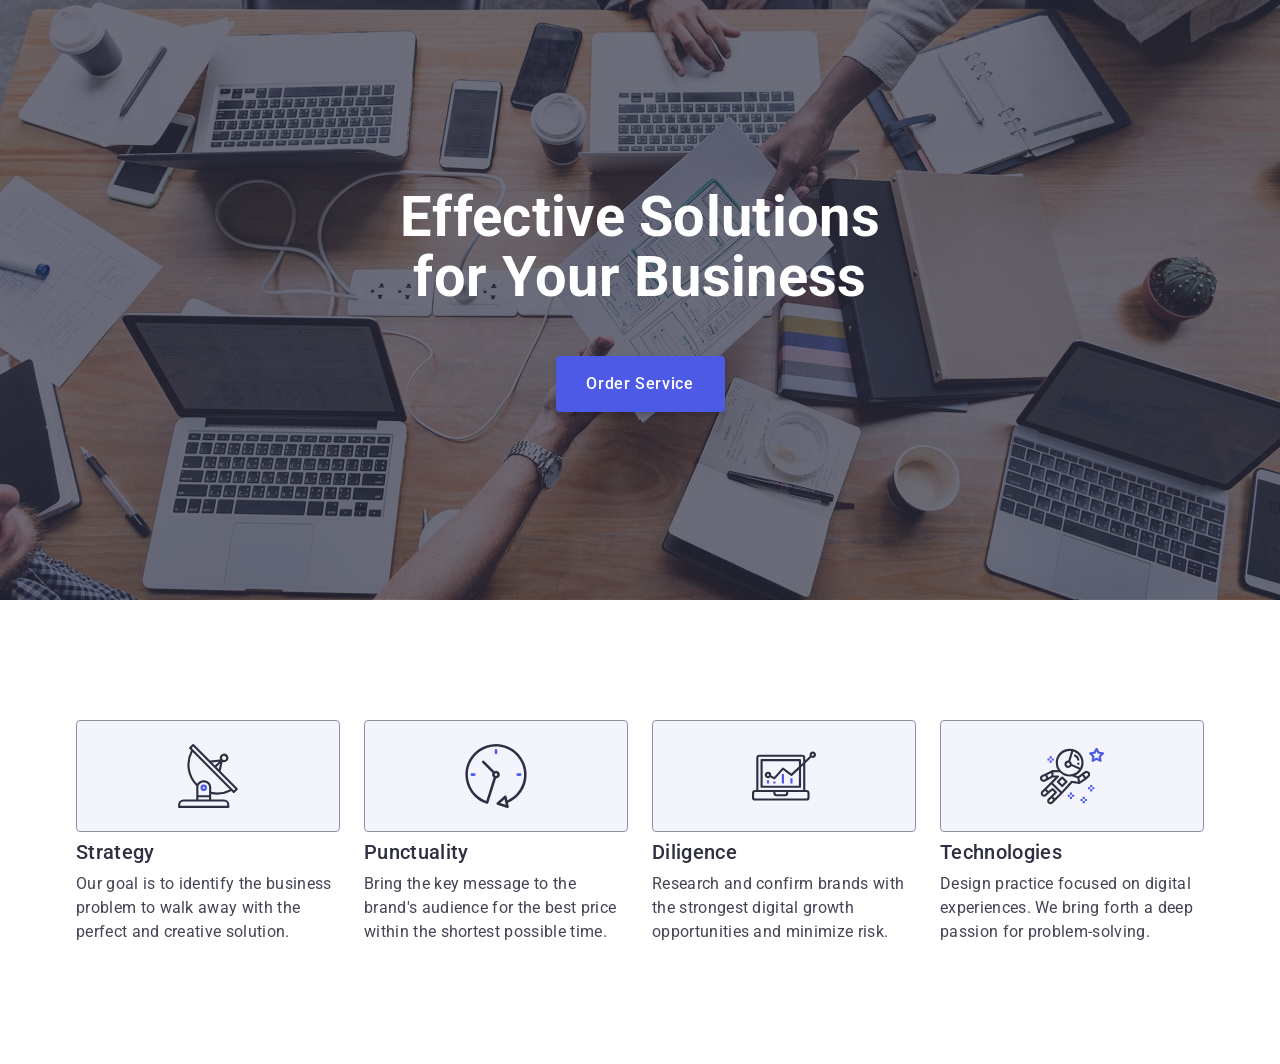
==== index.html @ 833924d7 "fix(images): update srcset attributes for image tag (resolution 2x)" ====
<!doctype html>
<html lang="en">
  <head>
    <meta charset="UTF-8" />
    <meta name="viewport" content="width=device-width, initial-scale=1.0" />
    <meta name="description" content="Here is second HomeWork" />
    <title>goit-markdown-hm-04</title>
    <link rel="preconnect" href="https://fonts.googleapis.com" />
    <link rel="preconnect" href="https://fonts.gstatic.com" crossorigin />
    <link
      href="https://fonts.googleapis.com/css2?family=Raleway:ital,wght@0,100..900;1,100..900&family=Roboto:ital,wght@0,100..900;1,100..900&display=swap"
      rel="stylesheet"
    />
    <link
      rel="stylesheet"
      href="https://cdnjs.cloudflare.com/ajax/libs/modern-normalize/3.0.1/modern-normalize.min.css"
      integrity="sha512-q6WgHqiHlKyOqslT/lgBgodhd03Wp4BEqKeW6nNtlOY4quzyG3VoQKFrieaCeSnuVseNKRGpGeDU3qPmabCANg=="
      crossorigin="anonymous"
      referrerpolicy="no-referrer"
    />
    <link rel="stylesheet" href="./css/styles.css" />
  </head>
  <body>
    <!-- HEADER -->
    <!-- <header class="page-header">
      <div class="container header-container">
        <nav class="nav-menu">
          <a href="./index.html" class="header-logo"
            >Web<span class="header-logo-part">Studio</span></a
          >
          <ul class="nav-menu-list">
            <li class="nav-menu-item">
              <a href="./index.html" class="nav-menu-link current">Studio</a>
            </li>
            <li class="nav-menu-item">
              <a href="" class="nav-menu-link">Portfolio</a>
            </li>
            <li class="nav-menu-item">
              <a href="" class="nav-menu-link">Contacts</a>
            </li>
          </ul>
        </nav>

        <button class="burger-btn" type="submit">
          <svg class="burger-btn-icon" width="24" height="24">
            <use href="./images/icons.svg#burger"></use>
          </svg>
        </button>

        <address class="contacts">
          <ul class="contact-list">
            <li class="conact-item">
              <a href="mailto:info@devstudio.com" class="contact-link"
                >info@devstudio.com</a
              >
            </li>
            <li class="conact-item">
              <a href="tel:+110001111111" class="contact-link"
                >+11 (000) 111-11-11</a
              >
            </li>
          </ul>
        </address>
      </div>
    </header> -->

    <main>
      <!-- HERO SECTION -->
      <section class="hero">
        <div class="container">
          <h1 class="hero-title">Effective Solutions for Your Business</h1>
          <button class="hero-button" type="button">Order Service</button>
        </div>
      </section>

      <!-- ADVANTAGES -->
       <section class="section advantages">
        <div class="container">
          <h2 class="advantages-title visually-hidden">Our Advantages</h2>
          <ul class="advantages-list">
            <li class="advantages-item">
              <div class="advantages-wrapper">
                <svg class="advantages-icons" width="64" height="64">
                  <use href="./images/icons.svg#antenna"></use>
                </svg>
              </div>
              <h3 class="advantages-subtitle">Strategy</h3>
              <p class="advantages-text">
                Our goal is to identify the business problem to walk away with
                the perfect and creative solution.
              </p>
            </li>
            <li class="advantages-item">
              <div class="advantages-wrapper">
                <svg class="advantages-icons" width="64" height="64">
                  <use href="./images/icons.svg#clock"></use>
                </svg>
              </div>
              <h3 class="advantages-subtitle">Punctuality</h3>
              <p class="advantages-text">
                Bring the key message to the brand's audience for the best price
                within the shortest possible time.
              </p>
            </li>
            <li class="advantages-item">
              <div class="advantages-wrapper">
                <svg class="advantages-icons" width="64" height="64">
                  <use href="./images/icons.svg#diagram"></use>
                </svg>
              </div>
              <h3 class="advantages-subtitle">Diligence</h3>
              <p class="advantages-text">
                Research and confirm brands with the strongest digital growth
                opportunities and minimize risk.
              </p>
            </li>
            <li class="advantages-item">
              <div class="advantages-wrapper">
                <svg class="advantages-icons" width="64" height="64">
                  <use href="./images/icons.svg#astronaut"></use>
                </svg>
              </div>
              <h3 class="advantages-subtitle">Technologies</h3>
              <p class="advantages-text">
                Design practice focused on digital experiences. We bring forth a
                deep passion for problem-solving.
              </p>
            </li>
          </ul>
        </div>
      </section

      <!-- OUR TEAM -->
      <!-- <section class="section our-team">
        <div class="container team-container">
          <h2 class="section-title">Our Team</h2>
          <ul class="team-list">
            <li class="team-card">
              <picture>
                <source
                  srcset="
                    ./images/team/desk/team-desktop.jpg    1x,
                    ./images/team/desk/team-desktop@2x.jpg 2x
                  "
                  media="(min-width: 1158px)"
                />
                <source
                  srcset="
                    ./images/team/tablet/team-tablet.jpg    1x,
                    ./images/team/tablet/team-tablet@2x.jpg 2x
                  "
                  media="(min-width: 768px)"
                />
                <img
                  srcset="./images/team/mob/team-mob@2x.jpg 2x"
                  src="./images/team/mob/team-mob.jpg"
                  alt="Mark Guerrero"
                  class="team-img"
                  width="264"
                  height="260"
                />
              </picture>
              <div class="team-thumb">
                <h3 class="team-subtitle">Mark Guerrero</h3>
                <p class="team-text">Product Designer</p>
                <ul class="team-social-wrapper-link">
                  <li class="team-item">
                    <a href="#" class="team-social-link"
                      ><svg class="team-svg" width="16" height="16">
                        <use href="./images/icons.svg#instagram"></use>
                      </svg>
                    </a>
                  </li>
                  <li class="team-item">
                    <a href="#" class="team-social-link"
                      ><svg class="team-svg" width="16" height="16">
                        <use href="./images/icons.svg#twitter"></use>
                      </svg>
                    </a>
                  </li>
                  <li class="team-item">
                    <a href="#" class="team-social-link"
                      ><svg class="team-svg" width="16" height="16">
                        <use href="./images/icons.svg#facebook"></use>
                      </svg>
                    </a>
                  </li>
                  <li class="team-item">
                    <a href="#" class="team-social-link">
                      <svg class="team-svg" width="16" height="16">
                        <use href="./images/icons.svg#linkedin"></use>
                      </svg>
                    </a>
                  </li>
                </ul>
              </div>
            </li>
            <li class="team-card">
              <picture>
                <source
                  srcset="
                    ./images/team/desk/team-desktop-1.jpg    1x,
                    ./images/team/desk/team-desktop-1@2x.jpg 2x
                  "
                  media="(min-width: 1158px)"
                />
                <source
                  srcset="
                    ./images/team/tablet/team-tablet-1.jpg    1x,
                    ./images/team/tablet/team-tablet-1@2x.jpg 2x
                  "
                  media="(min-width: 768px)"
                />
                <img
                  srcset="./images/team/mob/team-mob-1@2x.jpg 2x"
                  src="./images/team/mob/team-mob-1.jpg"
                  alt="Tom Ford"
                  class="team-img"
                  width="264"
                  height="260"
                />
              </picture>
              <div class="team-thumb">
                <h3 class="team-subtitle">Tom Ford</h3>
                <p class="team-text">Frontend Developer</p>
                <ul class="team-social-wrapper-link">
                  <li class="team-svg">
                    <a href="#" class="team-social-link"
                      ><svg width="16" height="16">
                        <use href="./images/icons.svg#instagram"></use>
                      </svg>
                    </a>
                  </li>
                  <li class="team-svg">
                    <a href="#" class="team-social-link"
                      ><svg width="16" height="16">
                        <use href="./images/icons.svg#twitter"></use>
                      </svg>
                    </a>
                  </li>
                  <li class="team-svg">
                    <a href="#" class="team-social-link"
                      ><svg width="16" height="16">
                        <use href="./images/icons.svg#facebook"></use>
                      </svg>
                    </a>
                  </li>
                  <li class="team-svg">
                    <a href="#" class="team-social-link">
                      <svg width="16" height="16">
                        <use href="./images/icons.svg#linkedin"></use>
                      </svg>
                    </a>
                  </li>
                </ul>
              </div>
            </li>
            <li class="team-card">
              <picture>
                <source
                  srcset="
                    ./images/team/desk/team-desktop-2.jpg    1x,
                    ./images/team/desk/team-desktop-2@2x.jpg 2x
                  "
                  media="(min-width: 1158px)"
                />
                <source
                  srcset="
                    ./images/team/tablet/team-tablet-2.jpg    1x,
                    ./images/team/tablet/team-tablet-2@2x.jpg 2x
                  "
                  media="(min-width: 768px)"
                />
                <img
                  srcset="./images/team/mob/team-mob-2@2x.jpg 2x"
                  src="./images/team/mob/team-mob-2.jpg"
                  alt="Camila Garcia"
                  class="team-img"
                  width="264"
                  height="260"
                />
              </picture>
              <div class="team-thumb">
                <h3 class="team-subtitle">Camila Garcia</h3>
                <p class="team-text">Marketing</p>
                <ul class="team-social-wrapper-link">
                  <li class="team-svg">
                    <a href="#" class="team-social-link"
                      ><svg width="16" height="16">
                        <use href="./images/icons.svg#instagram"></use>
                      </svg>
                    </a>
                  </li>
                  <li class="team-svg">
                    <a href="#" class="team-social-link"
                      ><svg width="16" height="16">
                        <use href="./images/icons.svg#twitter"></use>
                      </svg>
                    </a>
                  </li>
                  <li class="team-svg">
                    <a href="#" class="team-social-link"
                      ><svg width="16" height="16">
                        <use href="./images/icons.svg#facebook"></use>
                      </svg>
                    </a>
                  </li>
                  <li class="team-svg">
                    <a href="#" class="team-social-link">
                      <svg width="16" height="16">
                        <use href="./images/icons.svg#linkedin"></use>
                      </svg>
                    </a>
                  </li>
                </ul>
              </div>
            </li>
            <li class="team-card">
              <picture>
                <source
                  srcset="
                    ./images/team/desk/team-desktop-3.jpg    1x,
                    ./images/team/desk/team-desktop-3@2x.jpg 2x
                  "
                  media="(min-width: 1158px)"
                />
                <source
                  srcset="
                    ./images/team/tablet/team-tablet-3.jpg    1x,
                    ./images/team/tablet/team-tablet-3@2x.jpg 2x
                  "
                  media="(min-width: 768px)"
                />
                <img
                  srcset="./images/team/mob/team-mob-3@2x.jpg 2x"
                  src="./images/team/mob/team-mob-3.jpg"
                  alt="Daniel Wilson"
                  class="team-img"
                  width="264"
                  height="260"
                />
              </picture>
              <div class="team-thumb">
                <h3 class="team-subtitle">Daniel Wilson</h3>
                <p class="team-text">UI Designer</p>
                <ul class="team-social-wrapper-link">
                  <li class="team-svg">
                    <a href="#" class="team-social-link"
                      ><svg width="16" height="16">
                        <use href="./images/icons.svg#instagram"></use>
                      </svg>
                    </a>
                  </li>
                  <li class="team-svg">
                    <a href="#" class="team-social-link"
                      ><svg width="16" height="16">
                        <use href="./images/icons.svg#twitter"></use>
                      </svg>
                    </a>
                  </li>
                  <li class="team-svg">
                    <a href="#" class="team-social-link"
                      ><svg width="16" height="16">
                        <use href="./images/icons.svg#facebook"></use>
                      </svg>
                    </a>
                  </li>
                  <li class="team-svg">
                    <a href="#" class="team-social-link">
                      <svg width="16" height="16">
                        <use href="./images/icons.svg#linkedin"></use>
                      </svg>
                    </a>
                  </li>
                </ul>
              </div>
            </li>
          </ul>
        </div>
      </section> -->

      <!-- PORTFOILO -->
      <!-- <section class="section portfolio">
        <div class="container">
          <h2 class="section-title">Our Portfolio</h2>
          <ul class="portfolio">
            <li class="portfolio-item">
              <div class="portfolio-wrap">
                <picture>
                  <source
                    srcset="
                      ./images/portfolio/desk/portfolio-desk-1.jpg    1x,
                      ./images/portfolio/desk/portfolio-desk-1@2x.jpg 2x
                    "
                    media="(min-width:1158px)"
                  />
                  <source
                    srcset="
                      ./images/portfolio/tablet/portfolio-tablet-1.jpg    1x,
                      ./images/portfolio/tablet/portfolio-tablet-1@2x.jpg 2x
                    "
                    media="(min-width:768px)"
                  />
                  <img
                    srcset="./images/portfolio/mob/portfolio-mob-1@2x.jpg 2x"
                    src="./images/portfolio/mob/portfolio-mob-1.jpg"
                    alt="Banking App"
                    class="portfolio-img"
                    width="360"
                    height="300"
                  />
                </picture>
                <p class="overlay-text">
                  14 Stylish and User-Friendly App Design Concepts · Task
                  Manager App · Calorie Tracker App · Exotic Fruit Ecommerce App
                  · Cloud Storage App
                </p>
              </div>

              <div class="portfolio-thumb">
                <h3 class="portfolio-subtitle">Banking App</h3>
                <p class="portfolio-text">App</p>
              </div>
            </li>
            <li class="portfolio-item">
              <div class="portfolio-wrap">
                <picture>
                  <source
                    srcset="
                      ./images/portfolio/desk/portfolio-desk-2.jpg    1x,
                      ./images/portfolio/desk/portfolio-desk-2@2x.jpg 2x
                    "
                    media="(min-width:1158px)"
                  />
                  <source
                    srcset="
                      ./images/portfolio/tablet/portfolio-tablet-2.jpg    1x,
                      ./images/portfolio/tablet/portfolio-tablet-2@2x.jpg 2x
                    "
                    media="(min-width:768px)"
                  />
                  <img
                    srcset="./images/portfolio/mob/portfolio-mob-2@2x.jpg 2x"
                    src="./images/portfolio/mob/portfolio-mob-2.jpg"
                    alt="Cashless Payment"
                    class="portfolio-img"
                    width="360"
                    height="300"
                  />
                </picture>
                <p class="overlay-text">
                  14 Stylish and User-Friendly App Design Concepts · Task
                  Manager App · Calorie Tracker App · Exotic Fruit Ecommerce App
                  · Cloud Storage App
                </p>
              </div>
              <div class="portfolio-thumb">
                <h3 class="portfolio-subtitle">Cashless Payment</h3>
                <p class="portfolio-text">Marketing</p>
              </div>
            </li>
            <li class="portfolio-item">
              <div class="portfolio-wrap">
                <picture>
                  <source
                    srcset="
                      ./images/portfolio/desk/portfolio-desk-3.jpg    1x,
                      ./images/portfolio/desk/portfolio-desk-3@2x.jpg 2x
                    "
                    media="(min-width:1158px)"
                  />
                  <source
                    srcset="
                      ./images/portfolio/tablet/portfolio-tablet-3.jpg    1x,
                      ./images/portfolio/tablet/portfolio-tablet-3@2x.jpg 2x
                    "
                    media="(min-width:768px)"
                  />
                  <img
                    srcset="./images/portfolio/mob/portfolio-mob-3@2x.jpg 2x"
                    src="./images/portfolio/mob/portfolio-mob-3.jpg"
                    alt="Meditation App"
                    class="portfolio-img"
                    width="360"
                    height="300"
                  />
                </picture>
                <p class="overlay-text">
                  14 Stylish and User-Friendly App Design Concepts · Task
                  Manager App · Calorie Tracker App · Exotic Fruit Ecommerce App
                  · Cloud Storage App
                </p>
              </div>
              <div class="portfolio-thumb">
                <h3 class="portfolio-subtitle">Meditation App</h3>
                <p class="portfolio-text">App</p>
              </div>
            </li>
            <li class="portfolio-item">
              <div class="portfolio-wrap">
                <picture>
                  <source
                    srcset="
                      ./images/portfolio/desk/portfolio-desk-4.jpg    1x,
                      ./images/portfolio/desk/portfolio-desk-4@2x.jpg 2x
                    "
                    media="(min-width:1158px)"
                  />
                  <source
                    srcset="
                      ./images/portfolio/tablet/portfolio-tablet-4.jpg    1x,
                      ./images/portfolio/tablet/portfolio-tablet-4@2x.jpg 2x
                    "
                    media="(min-width:768px)"
                  />
                  <img
                    srcset="./images/portfolio/mob/portfolio-mob-4@2x.jpg 2x"
                    src="./images/portfolio/mob/portfolio-mob-4.jpg"
                    alt="Taxi Service"
                    class="portfolio-img"
                    width="360"
                    height="300"
                  />
                </picture>
                <p class="overlay-text">
                  14 Stylish and User-Friendly App Design Concepts · Task
                  Manager App · Calorie Tracker App · Exotic Fruit Ecommerce App
                  · Cloud Storage App
                </p>
              </div>
              <div class="portfolio-thumb">
                <h3 class="portfolio-subtitle">Taxi Service</h3>
                <p class="portfolio-text">Marketing</p>
              </div>
            </li>
            <li class="portfolio-item">
              <div class="portfolio-wrap">
                <picture>
                  <source
                    srcset="
                      ./images/portfolio/desk/portfolio-desk-5.jpg    1x,
                      ./images/portfolio/desk/portfolio-desk-5@2x.jpg 2x
                    "
                    media="(min-width:1158px)"
                  />
                  <source
                    srcset="
                      ./images/portfolio/tablet/portfolio-tablet-5.jpg    1x,
                      ./images/portfolio/tablet/portfolio-tablet-5@2x.jpg 2x
                    "
                    media="(min-width:768px)"
                  />
                  <img
                    srcset="./images/portfolio/mob/portfolio-mob-5@2x.jpg 2x"
                    src="./images/portfolio/mob/portfolio-mob-5.jpg"
                    alt="Screen Illustrations"
                    class="portfolio-img"
                    width="360"
                    height="300"
                  />
                </picture>
                <p class="overlay-text">
                  14 Stylish and User-Friendly App Design Concepts · Task
                  Manager App · Calorie Tracker App · Exotic Fruit Ecommerce App
                  · Cloud Storage App
                </p>
              </div>
              <div class="portfolio-thumb">
                <h3 class="portfolio-subtitle">Screen Illustrations</h3>
                <p class="portfolio-text">Design</p>
              </div>
            </li>
            <li class="portfolio-item">
              <div class="portfolio-wrap">
                <picture>
                  <source
                    srcset="
                      ./images/portfolio/desk/portfolio-desk-6.jpg    1x,
                      ./images/portfolio/desk/portfolio-desk-6@2x.jpg 2x
                    "
                    media="(min-width:1158px)"
                  />
                  <source
                    srcset="
                      ./images/portfolio/tablet/portfolio-tablet-6.jpg    1x,
                      ./images/portfolio/tablet/portfolio-tablet-6@2x.jpg 2x
                    "
                    media="(min-width:768px)"
                  />
                  <img
                    srcset="./images/portfolio/mob/portfolio-mob-6@2x.jpg 2x"
                    src="./images/portfolio/mob/portfolio-mob-6.jpg"
                    alt="Online Courses"
                    class="portfolio-img"
                    width="360"
                    height="300"
                  />
                </picture>
                <p class="overlay-text">
                  14 Stylish and User-Friendly App Design Concepts · Task
                  Manager App · Calorie Tracker App · Exotic Fruit Ecommerce App
                  · Cloud Storage App
                </p>
              </div>
              <div class="portfolio-thumb">
                <h3 class="portfolio-subtitle">Online Courses</h3>
                <p class="portfolio-text">Marketing</p>
              </div>
            </li>
          </ul>
        </div>
      </section> -->
    </main>

    <!-- <footer class="section footer-section">
      <div class="container footer-wrapper">
        <div class="footer-content">
          <a href="../../index.html" class="footer-logo"
            >Web<span class="span-logo-footer">Studio</span></a
          >
          <p class="footer-text">
            Increase the flow of customers and sales for your business with
            digital marketing & growth solutions.
          </p>
        </div>
        <div class="media-wrapper">
          <p class="footer-media-text">Social media</p>
          <ul class="footer-media-list">
            <li class="footer-media-items">
              <a href="#" class="footer-media-link"
                ><svg class="footer-svg" width="24" height="24">
                  <use href="./images/icons.svg#instagram"></use></svg
              ></a>
            </li>
            <li class="footer-media-items">
              <a href="#" class="footer-media-link"
                ><svg class="footer-svg" width="24" height="24">
                  <use href="./images/icons.svg#twitter"></use></svg
              ></a>
            </li>
            <li class="footer-media-items">
              <a href="#" class="footer-media-link"
                ><svg class="footer-svg" width="24" height="24">
                  <use href="./images/icons.svg#facebook"></use>
                </svg>
              </a>
            </li>
            <li class="footer-media-items">
              <a href="#" class="footer-media-link"
                ><svg class="footer-svg" width="24" height="24">
                  <use href="./images/icons.svg#linkedin"></use>
                </svg>
              </a>
            </li>
          </ul>
        </div>
        <div class="footer-forma-wrapper">
          <p class="footer-form-text">Subscribe</p>

          <form class="footer-form">
            <label class="footer-input-label" for="email">
              <input
                class="input-mail"
                id="email"
                type="email"
                name="user-email"
                placeholder="E-mail"
              />
            </label>
            <button class="button-form" type="submit">
              Subscribe
              <svg class="footer-form-svg" width="24" height="24">
                <use href="./images/svg/form-icons.svg#telegram"></use>
              </svg>
            </button>
          </form>
        </div>
      </div>
    </footer> -->

    <!-- MODAL -->
    <!-- <div class="modal-overlay">
      <div class="box-modal">
        <button class="modal-close-btn" type="button">
          <svg class="modal-cross-svg" width="8" height="8">
            <use href="./images/icons.svg#cross"></use>
          </svg>
        </button>
        <p class="modal-title">Leave your contacts and we will call you back</p>
        <form class="form-review">
          <div class="form-field-wrapper">
            
            <label class="form-field-label" for="user-name">Name</label>
            <div class="form-input-wrapper">
              <input
                class="form-field-input"
                type="text"
                name="user-name"
                id="user-name"
                placeholder=""
                minlength="2"
                required
              />
              <svg class="form-field-icon" width="18" height="24">
                <use href="./images/icons.svg#person"></use>
              </svg>
            </div>
          </div>
          <div class="form-field-wrapper">
            
            <label class="form-field-label" for="phone">Phone</label>
            <div class="form-input-wrapper">
              <input
                class="form-field-input"
                id="phone"
                type="tel"
                name="user_phone"
                pattern="[0-9]{3}[0-9]{3}[0-9]{2}[0-9]{2}"
                title="000-000-00-00"
                placeholder=""
                required
              />
              <svg class="form-field-icon" width="18" height="24">
                <use href="./images/icons.svg#tel"></use>
              </svg>
            </div>
          </div>
          <div class="form-field-wrapper">
            
            <label class="form-field-label" for="user_email">Email</label>
            <div class="form-input-wrapper">
              <input
                class="form-field-input"
                type="email"
                name="user_email"
                id="user_email"
                placeholder=""
                required
              />
              <svg class="form-field-icon" width="18" height="24">
                <use href="./images/icons.svg#mail"></use>
              </svg>
            </div>
          </div>
          <div class="form-textarea-wrapper">
            
            <label class="form-field-label" for="user-comment">Comment</label>
            <textarea
              class="form-textarea-message"
              name="user-comment"
              id="user-comment"
              placeholder="Text input"
              required
            ></textarea>
          </div>
          <div class="form-checkbox-wrapper">
            
            <input
              class="form-policy-checkbox visually-hidden"
              id="user-privacy"
              name="user-privacy"
              type="checkbox"
              value="true"
              required
            />
            <label class="form-field-checkbox-label" for="user-privacy">
              <span class="form-custom-checkbox">
                <svg class="form-custom-checkbox-icon" width="10" height="8">
                  <use href="./images/icons.svg#check"></use>
                </svg>
              </span>
              I accept the terms and conditions of the
              <a class="form-link-policy" href="#">Privacy Policy</a>
            </label>
          </div>
          <button class="form-submit-btn" type="submit">Send</button>
        </form>
      </div>
    </div> -->

    <!-- MOBILE MENU -->
    <!-- <div class="mobile-menu is-open">
      <div class="container mobile-menu-container">
        <button class="mobile-close-btn" type="button">
          <svg class="mobile-cross-svg" width="8" height="8">
            <use href="./images/icons.svg#cross"></use>
          </svg>
        </button>
      </div>
    </div> -->
  </body>
</html>
---- css/styles.css ----
@import url("./base.css");
@import url("./container.css");
@import url("./section.css");

@import url("./logo.css");
@import url("./social.css");

@import url("./header.css");
@import url("./hero.css");
@import url("./advantages.css");
@import url("./our-team.css");
@import url("./portfolio.css");
@import url("./footer.css");

@import url("./modal-form.css");
@import url("./modal.css");
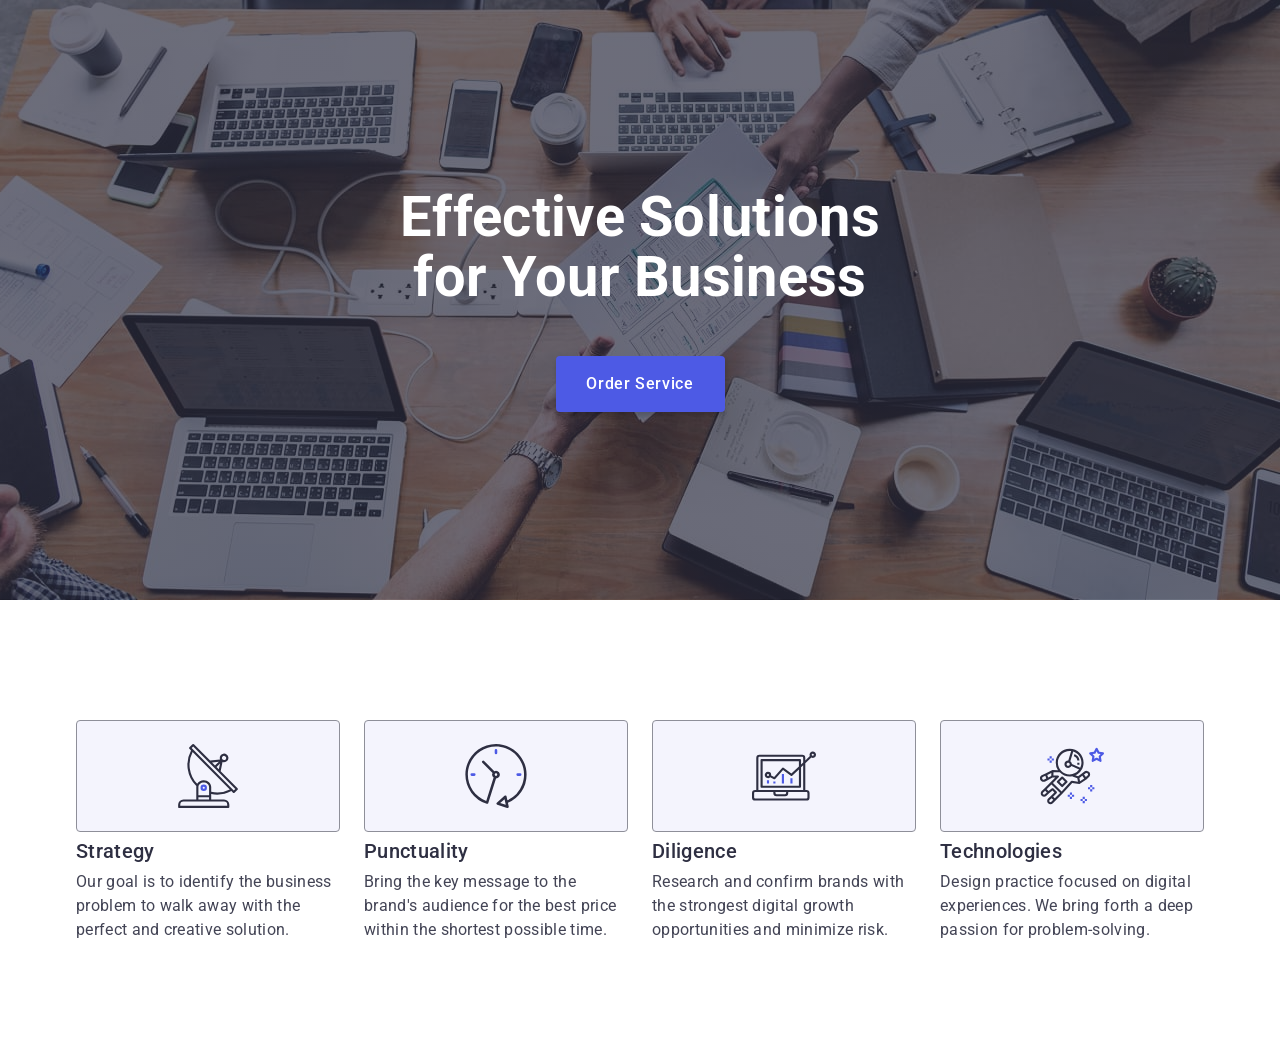
==== commit 30dc37a3: "feat(advantages): add responsive styles and hide icons on mobile and tablet" ====
--- a/index.html
+++ b/index.html
@@ -130,7 +130,7 @@
         </div>
       </section
 
-      <!-- OUR TEAM -->
+      <!-- OUR TEAM  -->
       <!-- <section class="section our-team">
         <div class="container team-container">
           <h2 class="section-title">Our Team</h2>
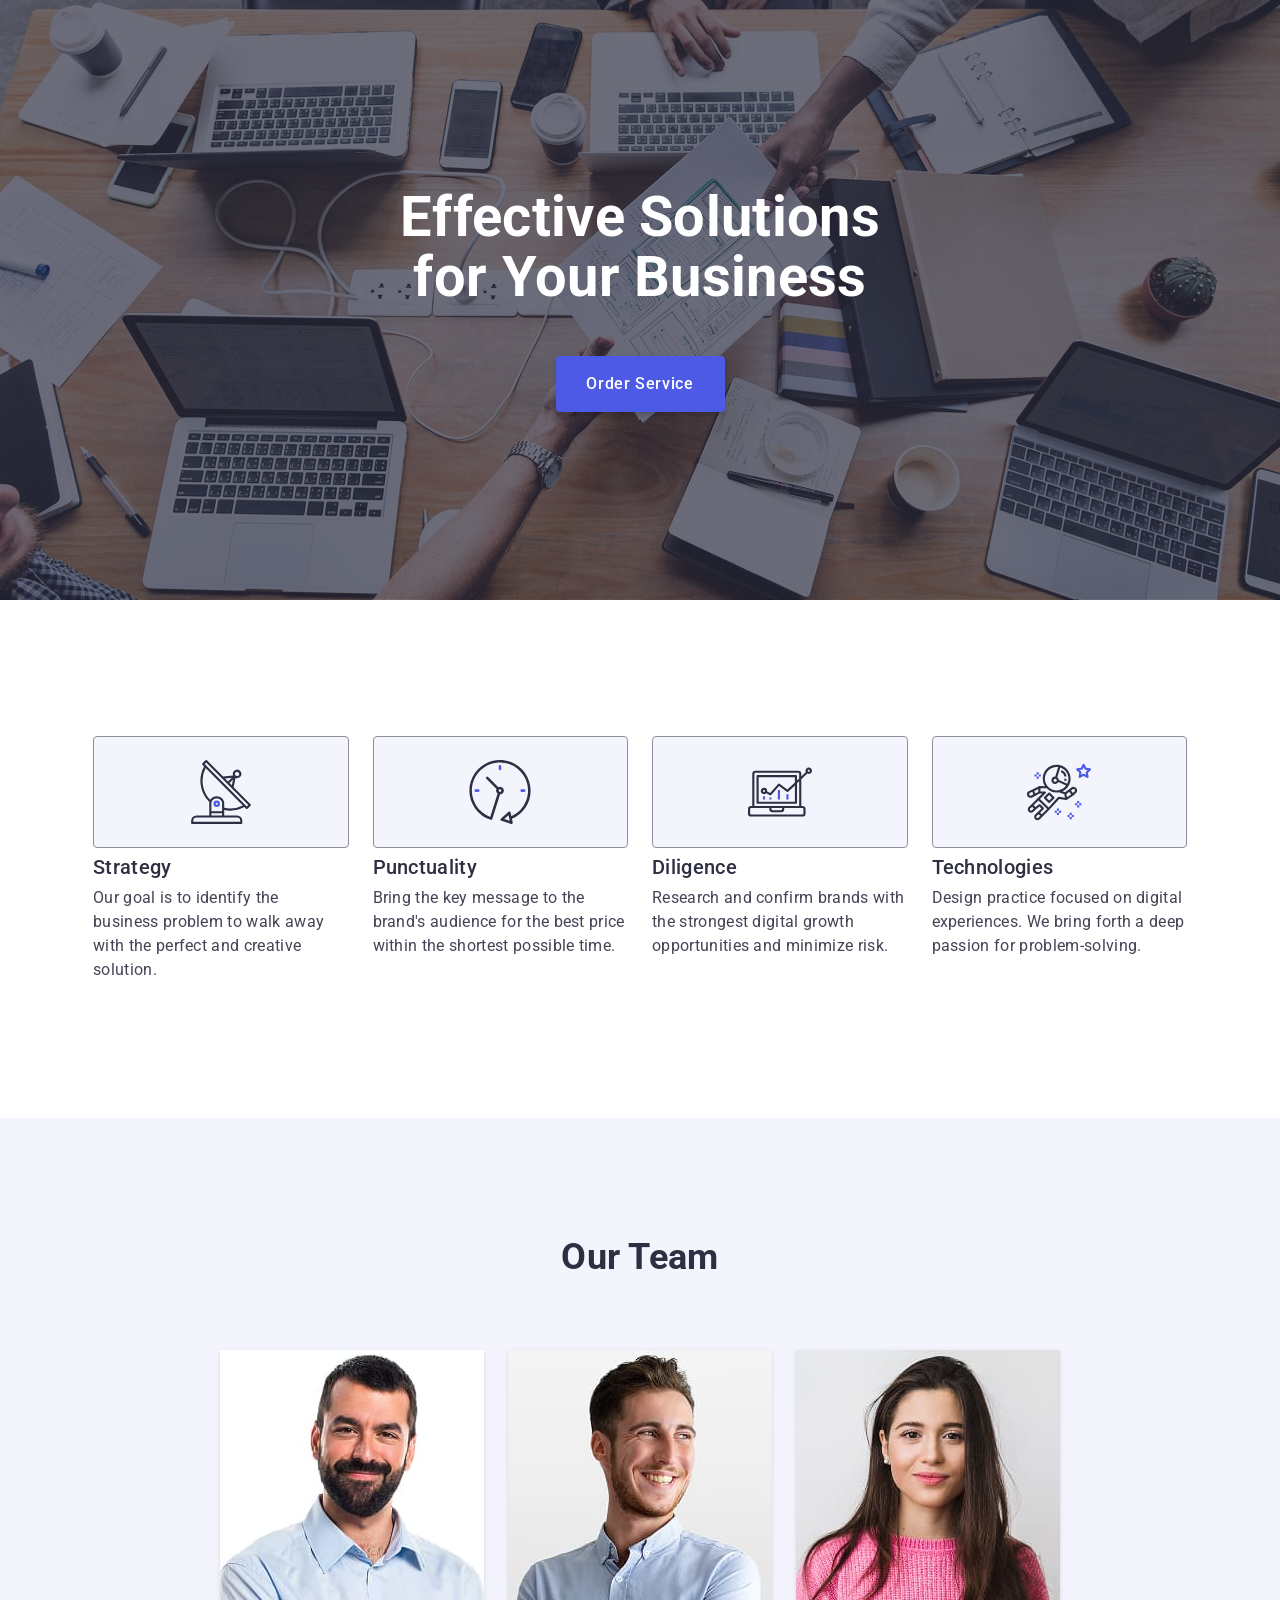
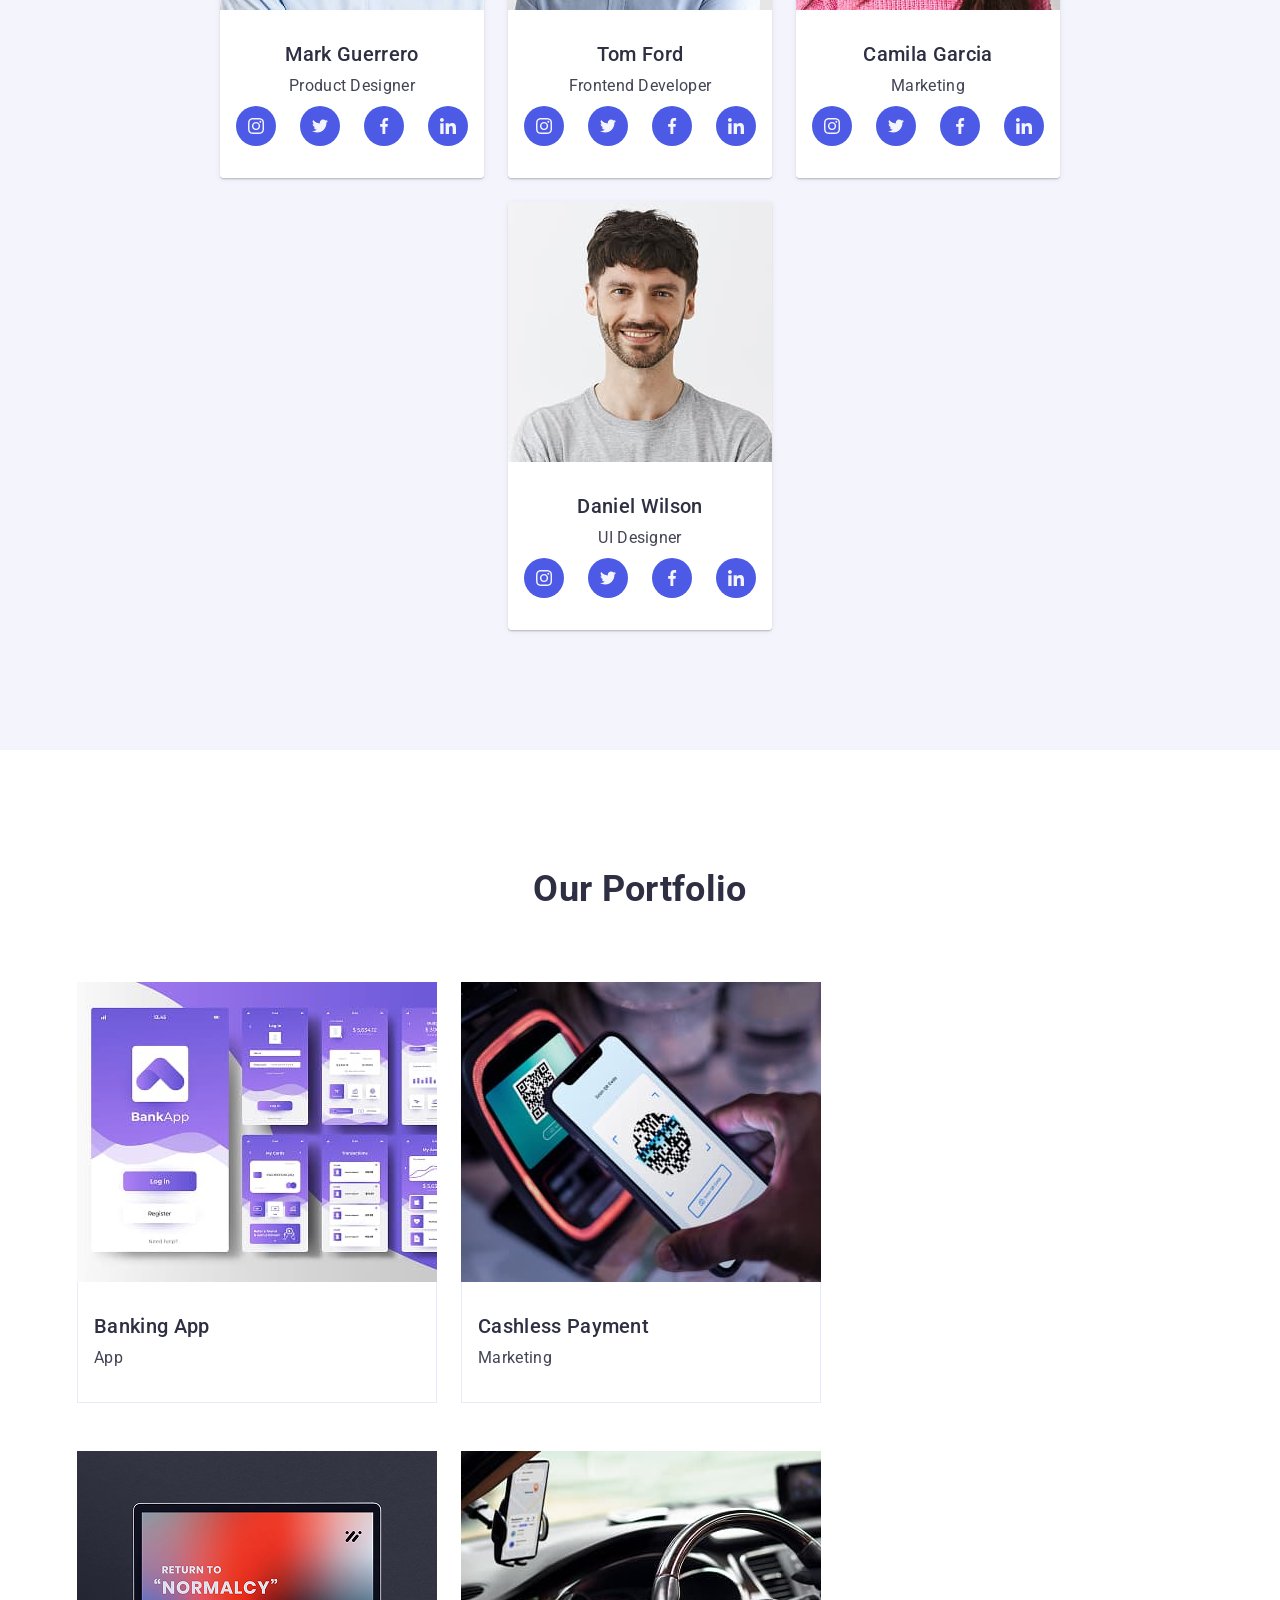
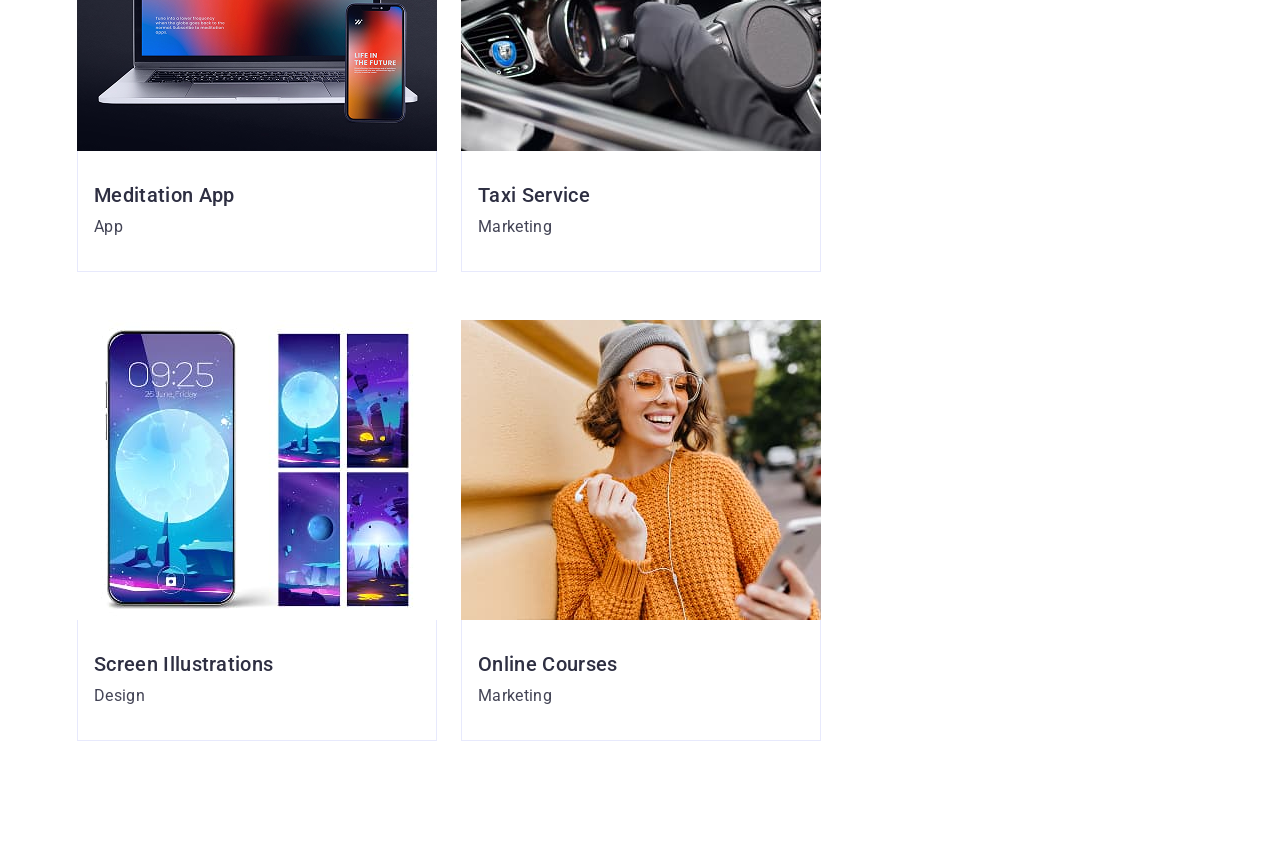
==== commit 7a24b6f0: "style(team): configure card layout with specific gaps and margins" ====
--- a/index.html
+++ b/index.html
@@ -130,8 +130,8 @@
         </div>
       </section
 
-      <!-- OUR TEAM  -->
-      <!-- <section class="section our-team">
+       <!-- OUR TEAM   -->
+      <section class="section our-team">
         <div class="container team-container">
           <h2 class="section-title">Our Team</h2>
           <ul class="team-list">
@@ -377,10 +377,10 @@
             </li>
           </ul>
         </div>
-      </section> -->
+      </section> 
 
       <!-- PORTFOILO -->
-      <!-- <section class="section portfolio">
+      <section class="section portfolio">
         <div class="container">
           <h2 class="section-title">Our Portfolio</h2>
           <ul class="portfolio">
@@ -609,7 +609,7 @@
             </li>
           </ul>
         </div>
-      </section> -->
+      </section> 
     </main>
 
     <!-- <footer class="section footer-section">
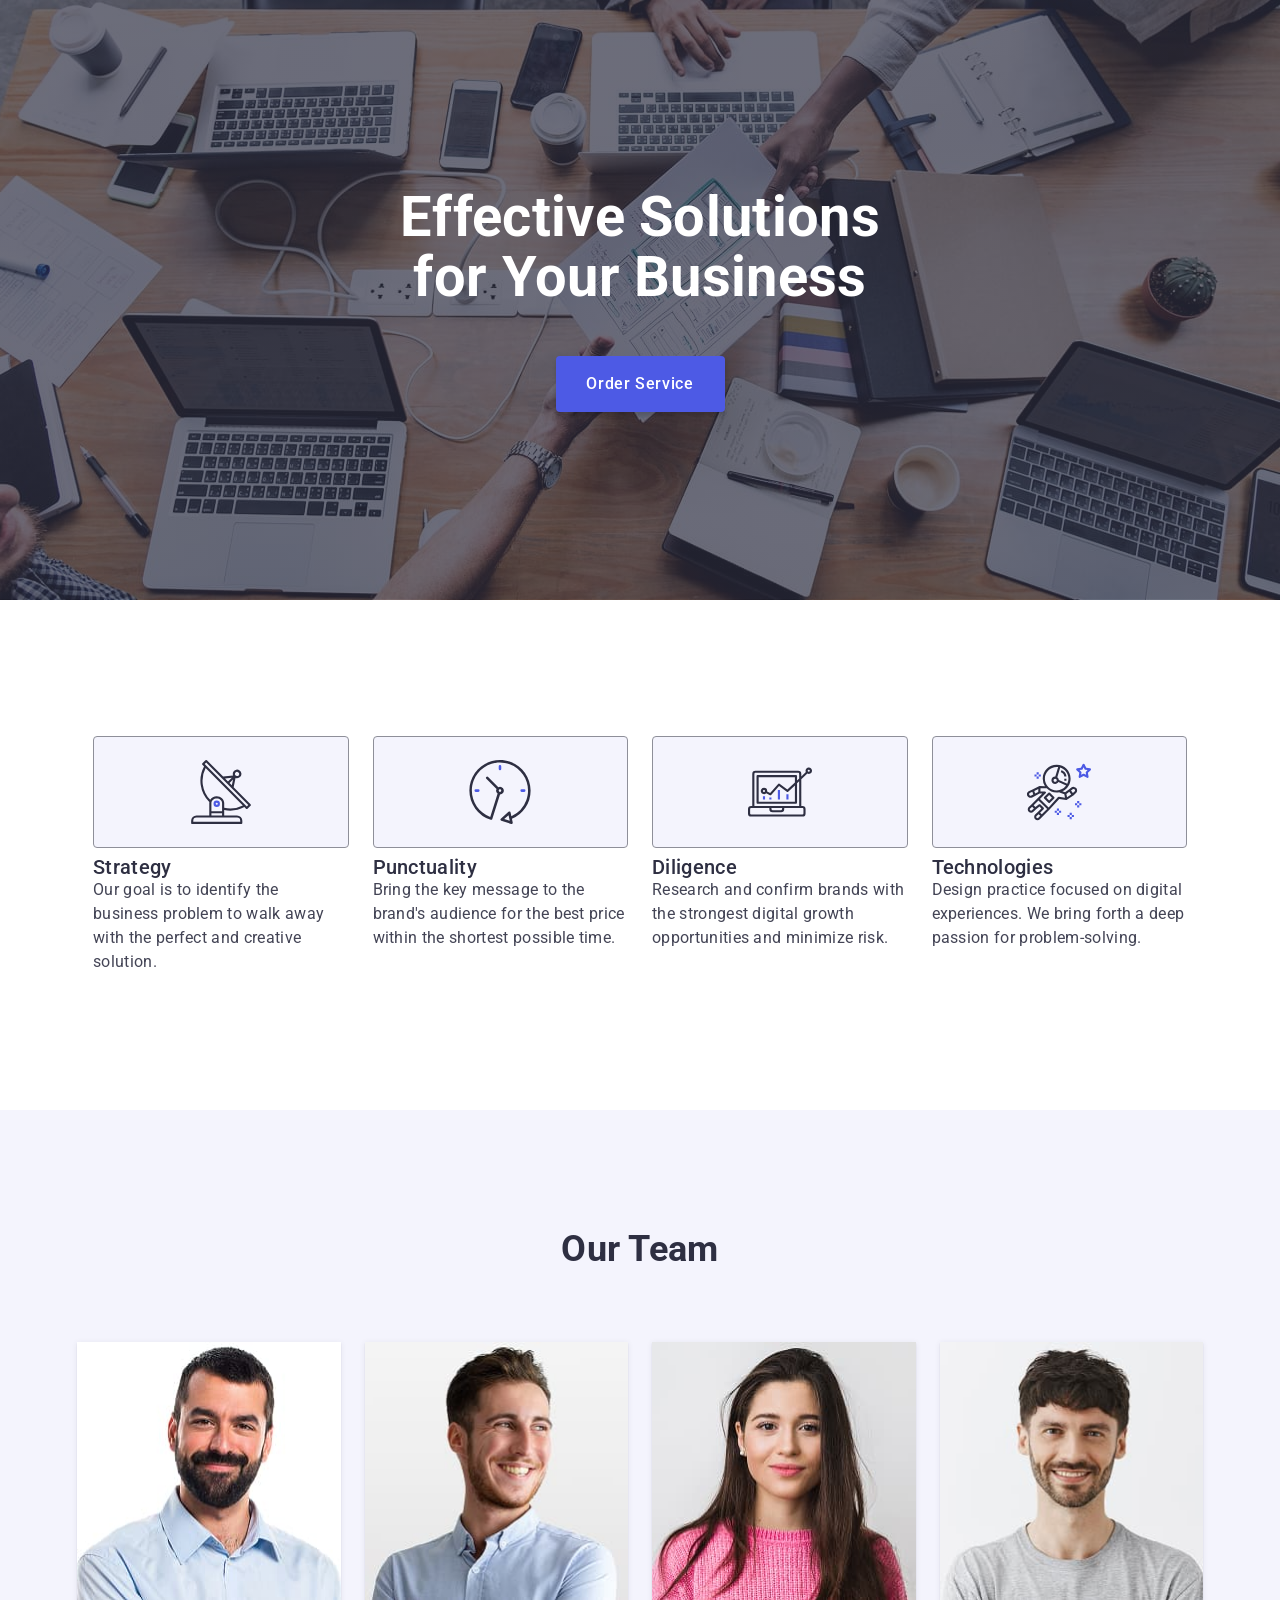
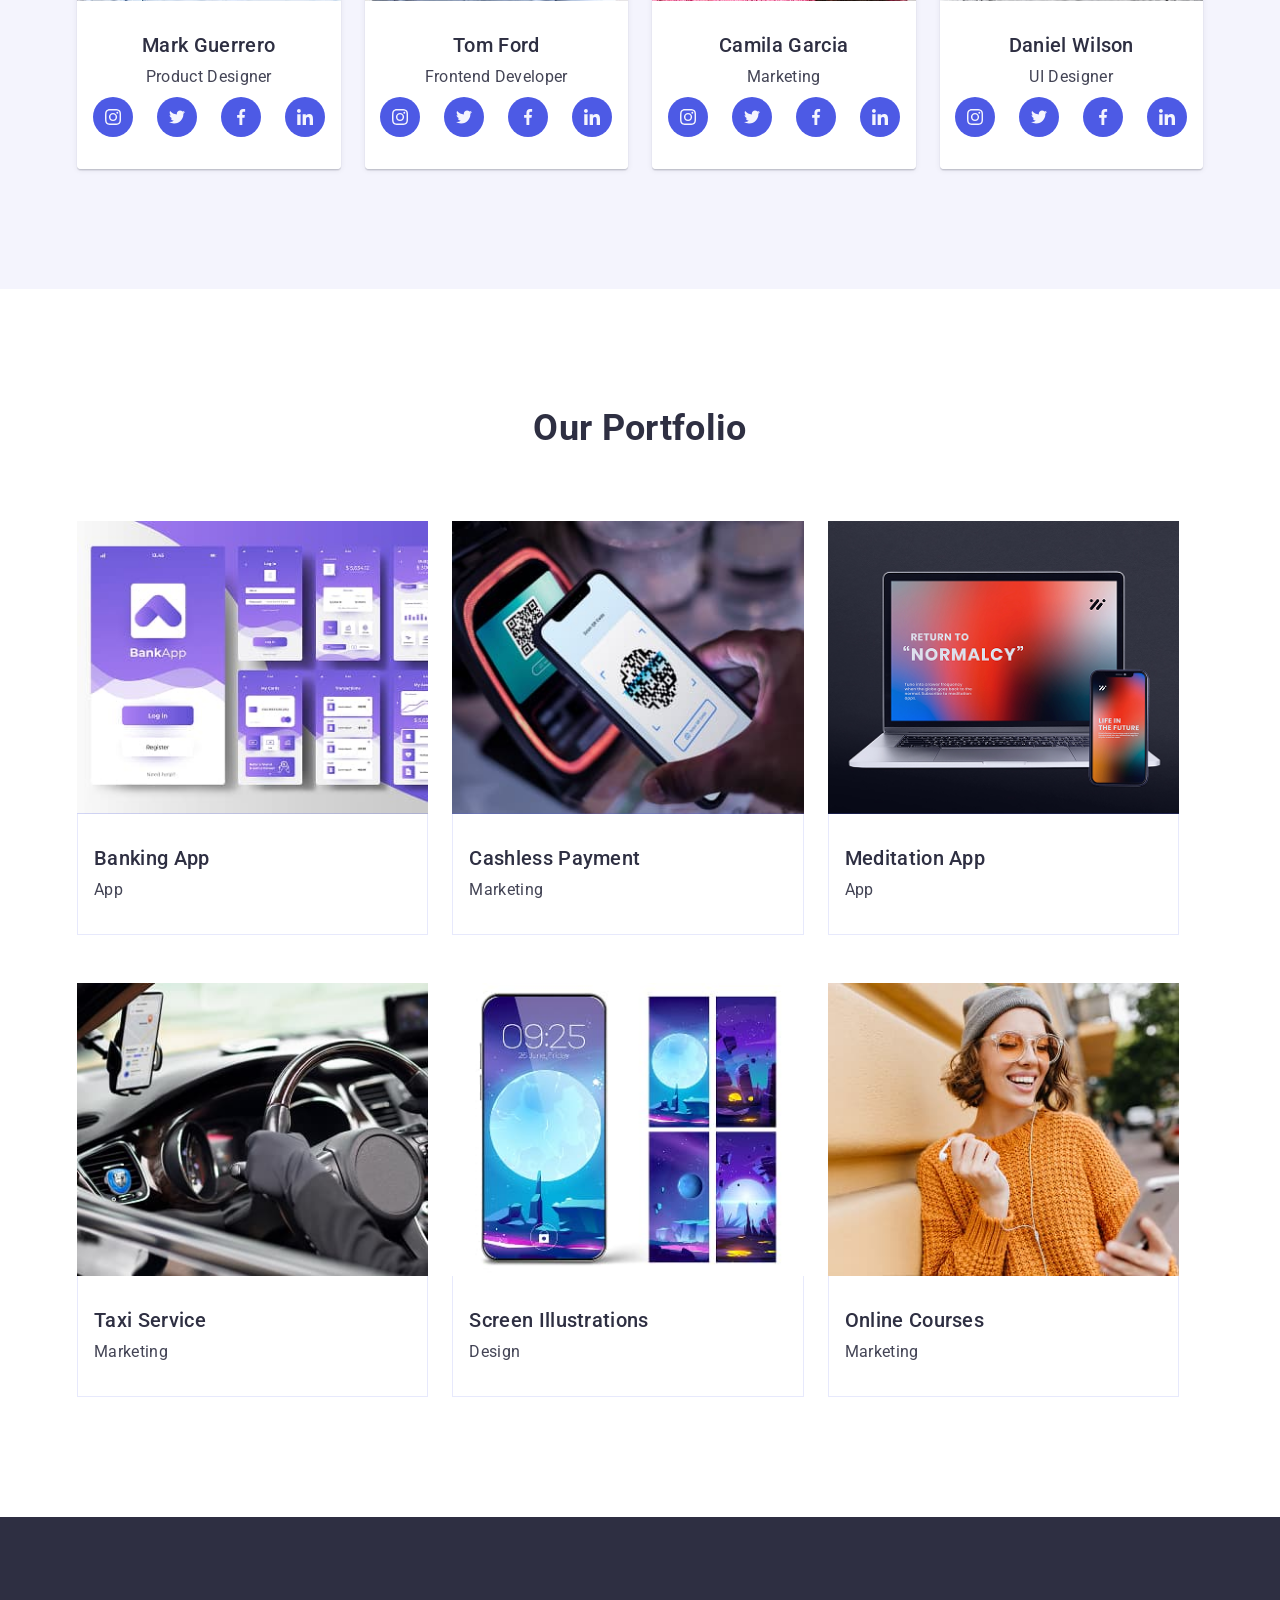
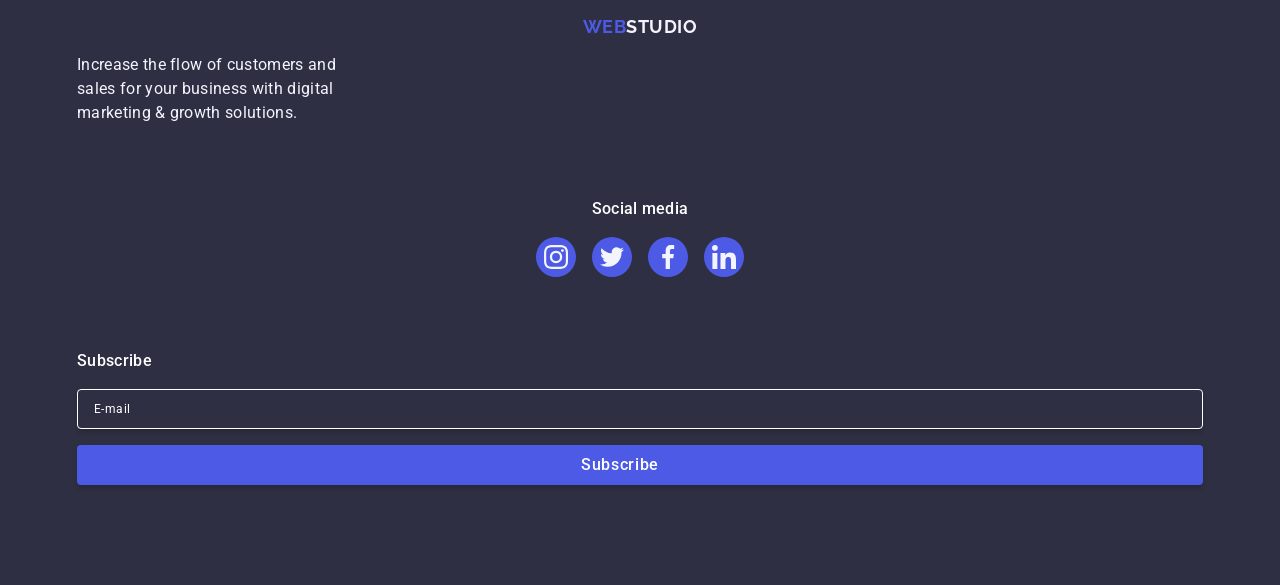
==== commit ae16775f: "style: update layout and spacing for footer, advantages, team, and portfolio sections" ====
--- a/index.html
+++ b/index.html
@@ -25,8 +25,8 @@
     <!-- <header class="page-header">
       <div class="container header-container">
         <nav class="nav-menu">
-          <a href="./index.html" class="header-logo"
-            >Web<span class="header-logo-part">Studio</span></a
+          <a href="./index.html" class="logo"
+            >Web<span class="logo-part">Studio</span></a
           >
           <ul class="nav-menu-list">
             <li class="nav-menu-item">
@@ -67,7 +67,7 @@
     <main>
       <!-- HERO SECTION -->
       <section class="hero">
-        <div class="container">
+        <div class="container header-container">
           <h1 class="hero-title">Effective Solutions for Your Business</h1>
           <button class="hero-button" type="button">Order Service</button>
         </div>
@@ -612,18 +612,18 @@
       </section> 
     </main>
 
-    <!-- <footer class="section footer-section">
-      <div class="container footer-wrapper">
-        <div class="footer-content">
-          <a href="../../index.html" class="footer-logo"
-            >Web<span class="span-logo-footer">Studio</span></a
+    <footer class="footer-section">
+      <div class="container footer-container">
+         <div class="footer-content"> <!-- info-wrapper -->
+          <a href="./index.html" class="logo"
+            >Web<span class="logo-part">Studio</span></a
           >
           <p class="footer-text">
             Increase the flow of customers and sales for your business with
             digital marketing & growth solutions.
           </p>
         </div>
-        <div class="media-wrapper">
+        <div class="media-wrapper"> 
           <p class="footer-media-text">Social media</p>
           <ul class="footer-media-list">
             <li class="footer-media-items">
@@ -676,7 +676,7 @@
           </form>
         </div>
       </div>
-    </footer> -->
+    </footer> 
 
     <!-- MODAL -->
     <!-- <div class="modal-overlay">
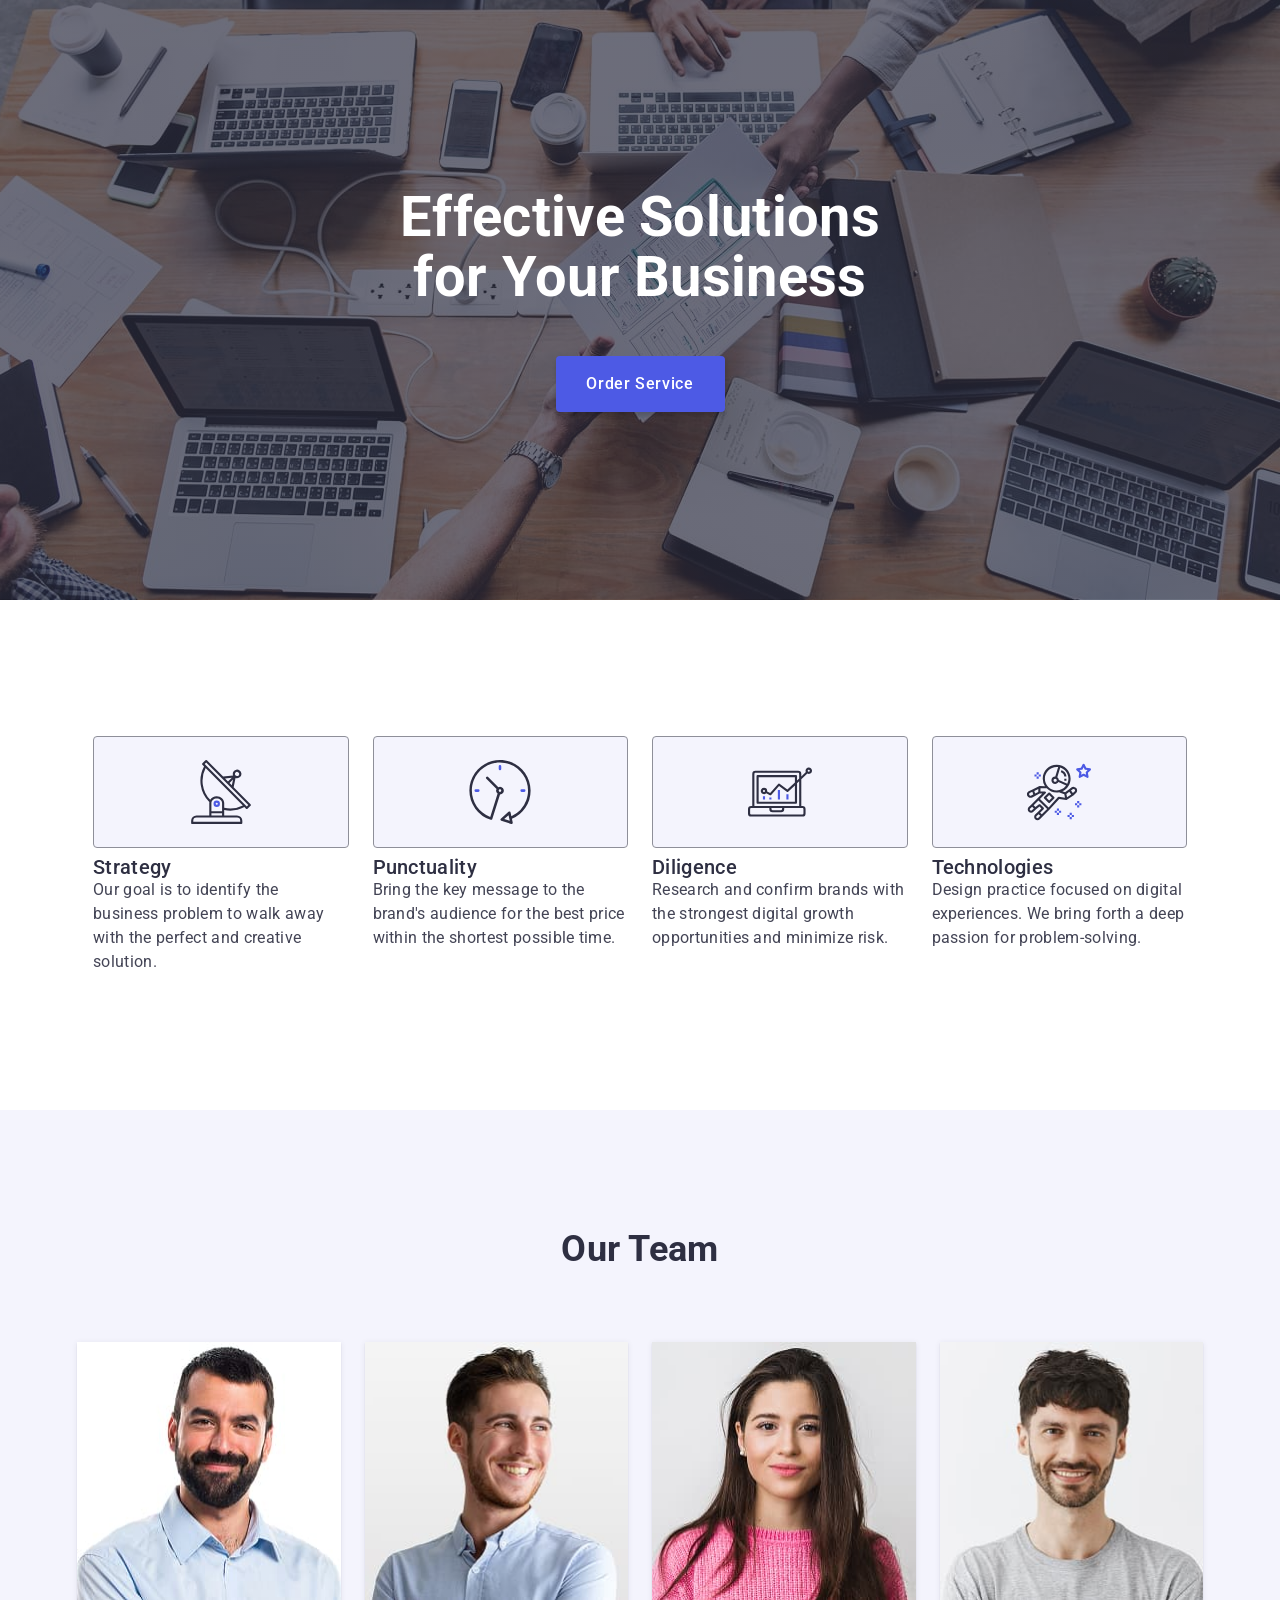
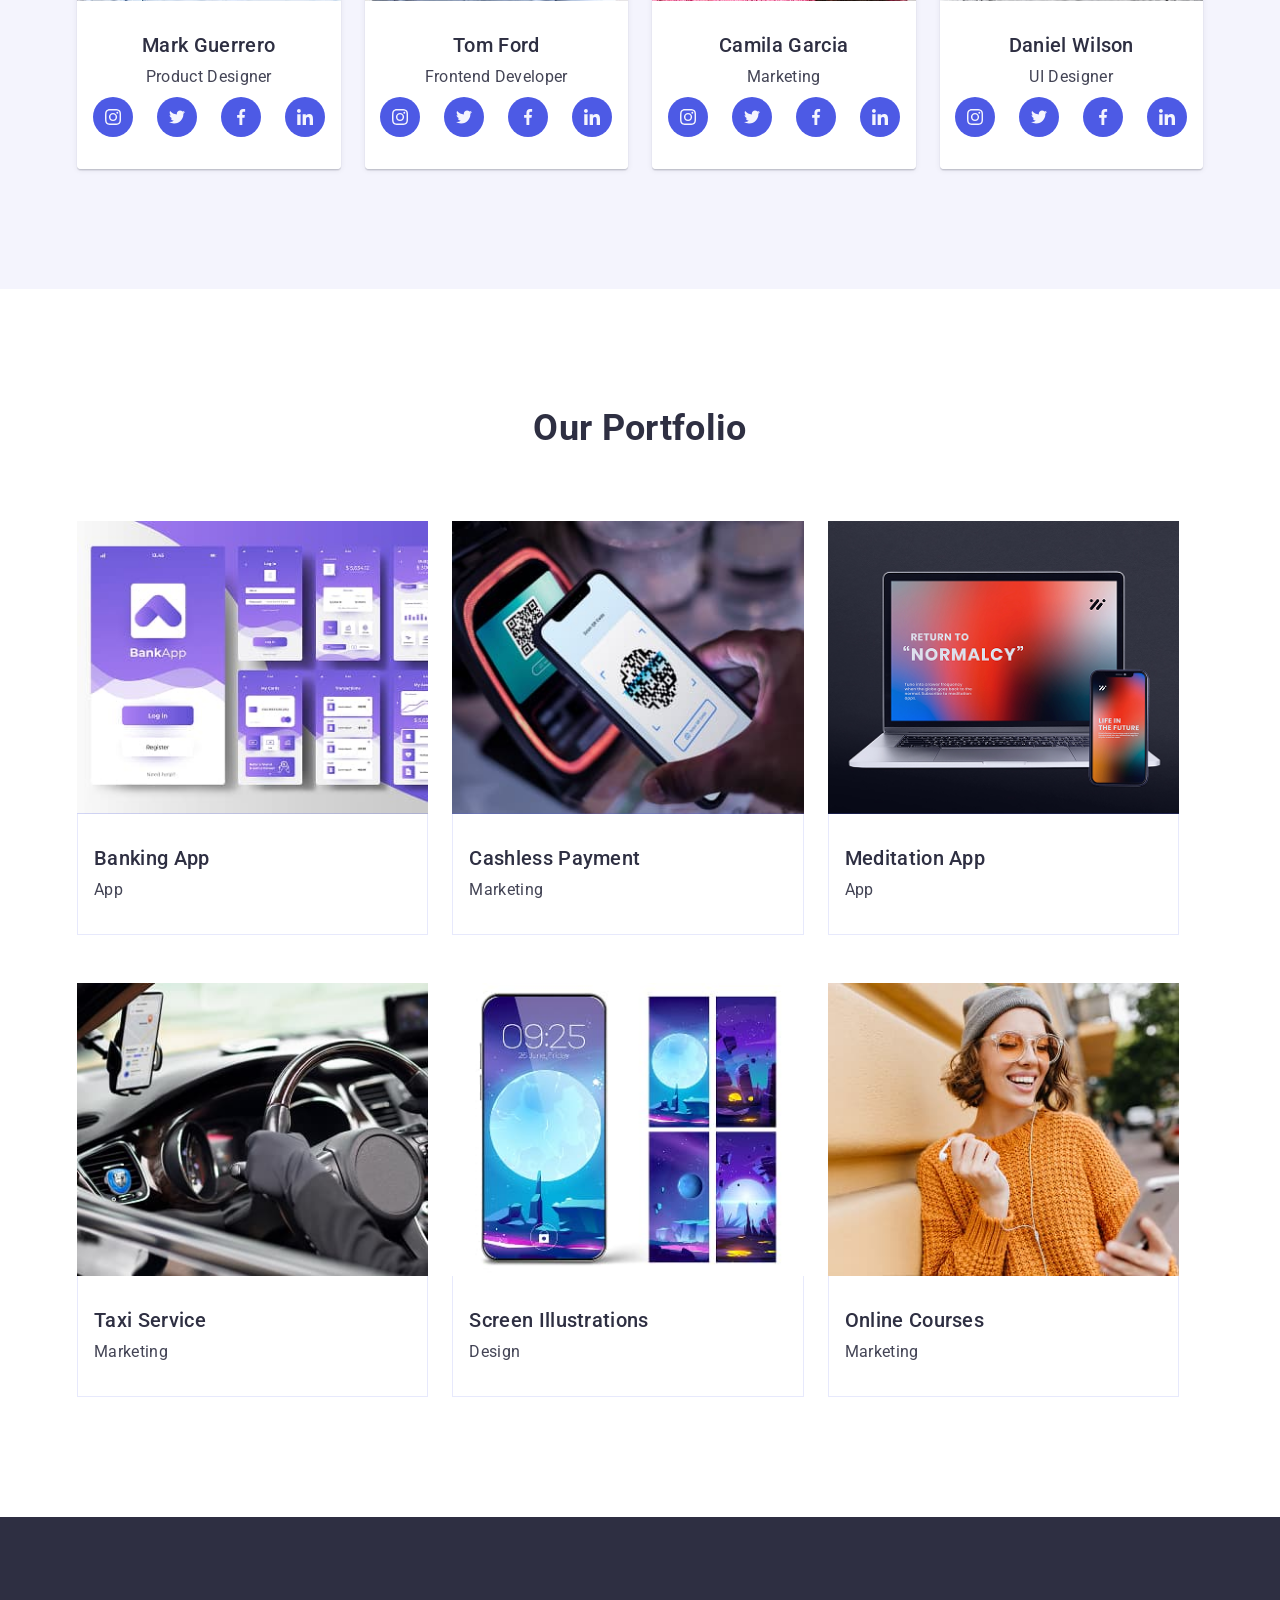
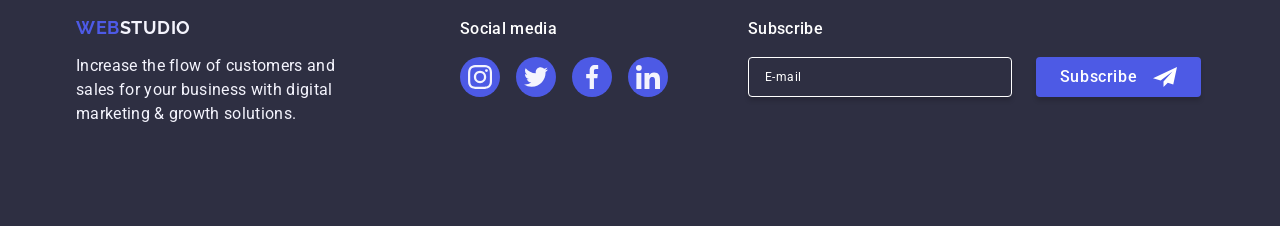
==== commit 598c42ca: "style(footer): enhance responsive design for footer sections and adjust layout for tablet and deskto" ====
--- a/index.html
+++ b/index.html
@@ -670,7 +670,7 @@
             <button class="button-form" type="submit">
               Subscribe
               <svg class="footer-form-svg" width="24" height="24">
-                <use href="./images/svg/form-icons.svg#telegram"></use>
+                <use href="./images/icons.svg#telegram"></use>
               </svg>
             </button>
           </form>
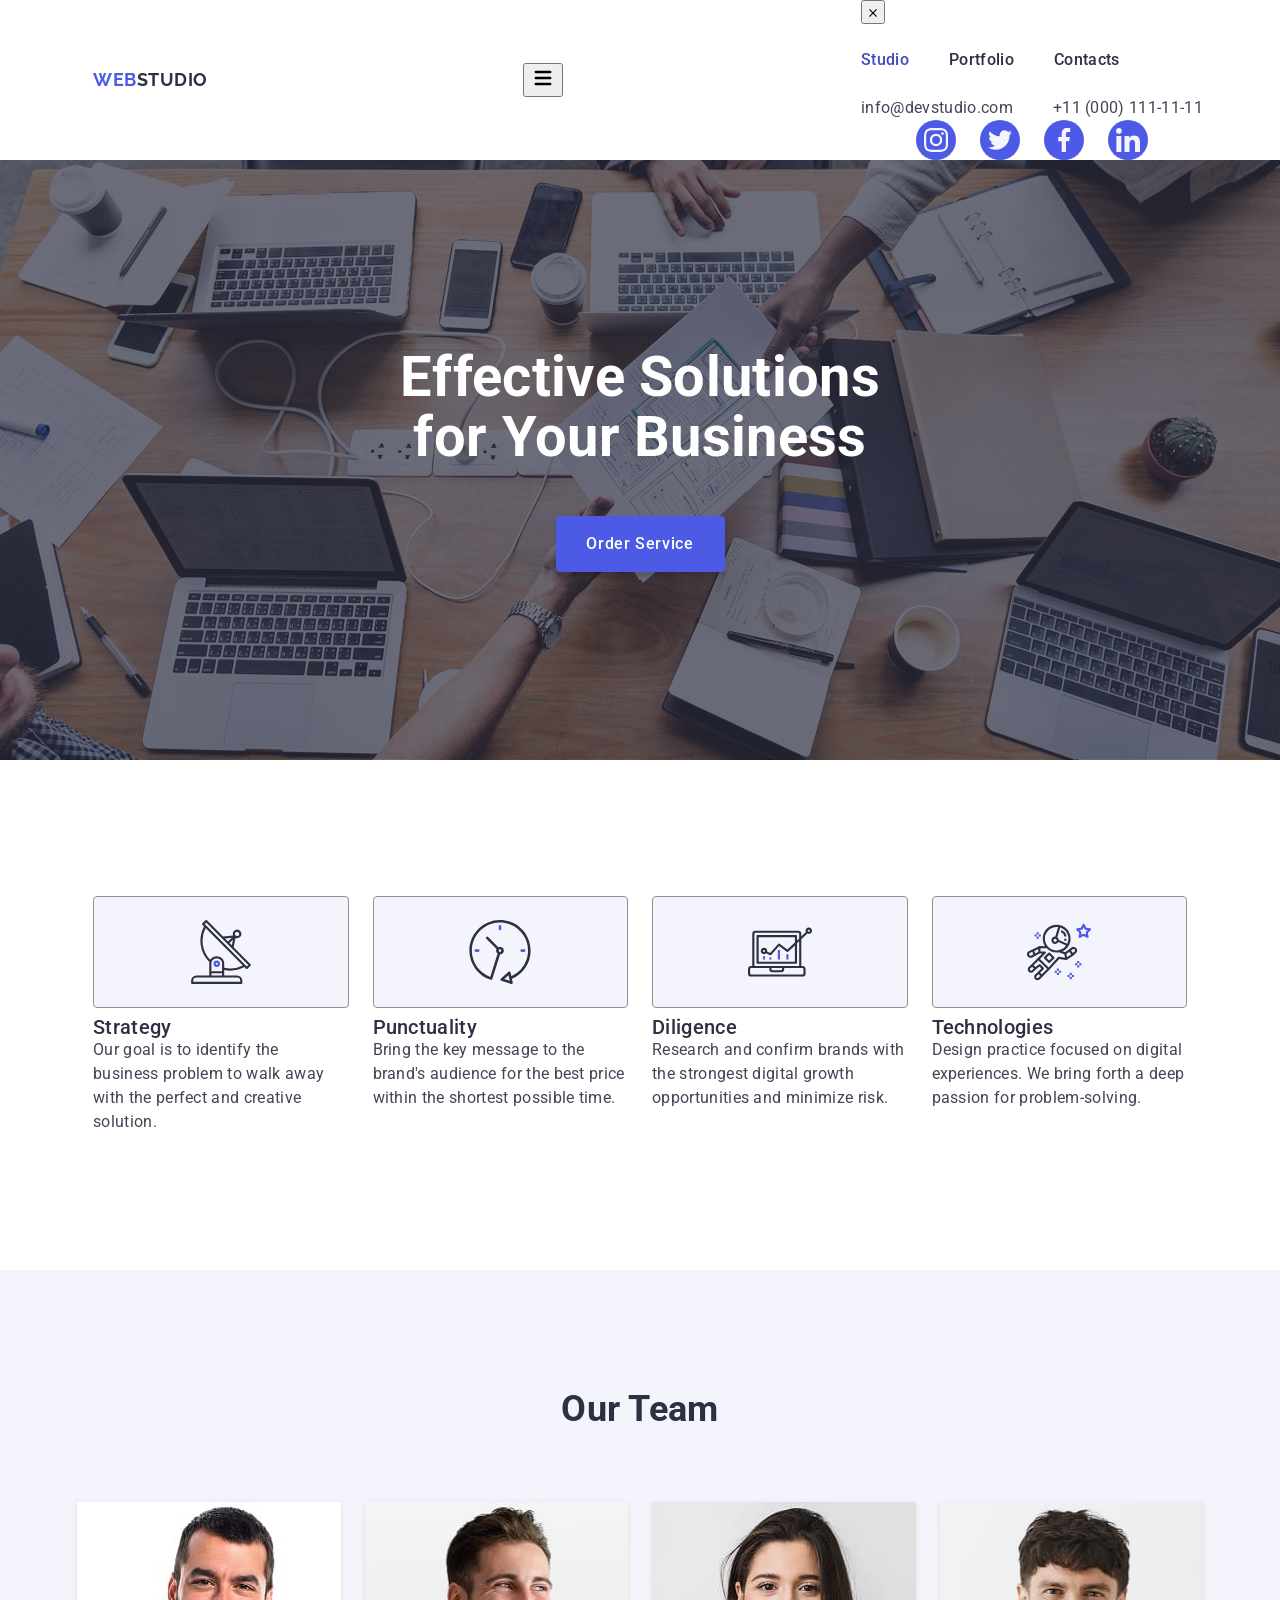
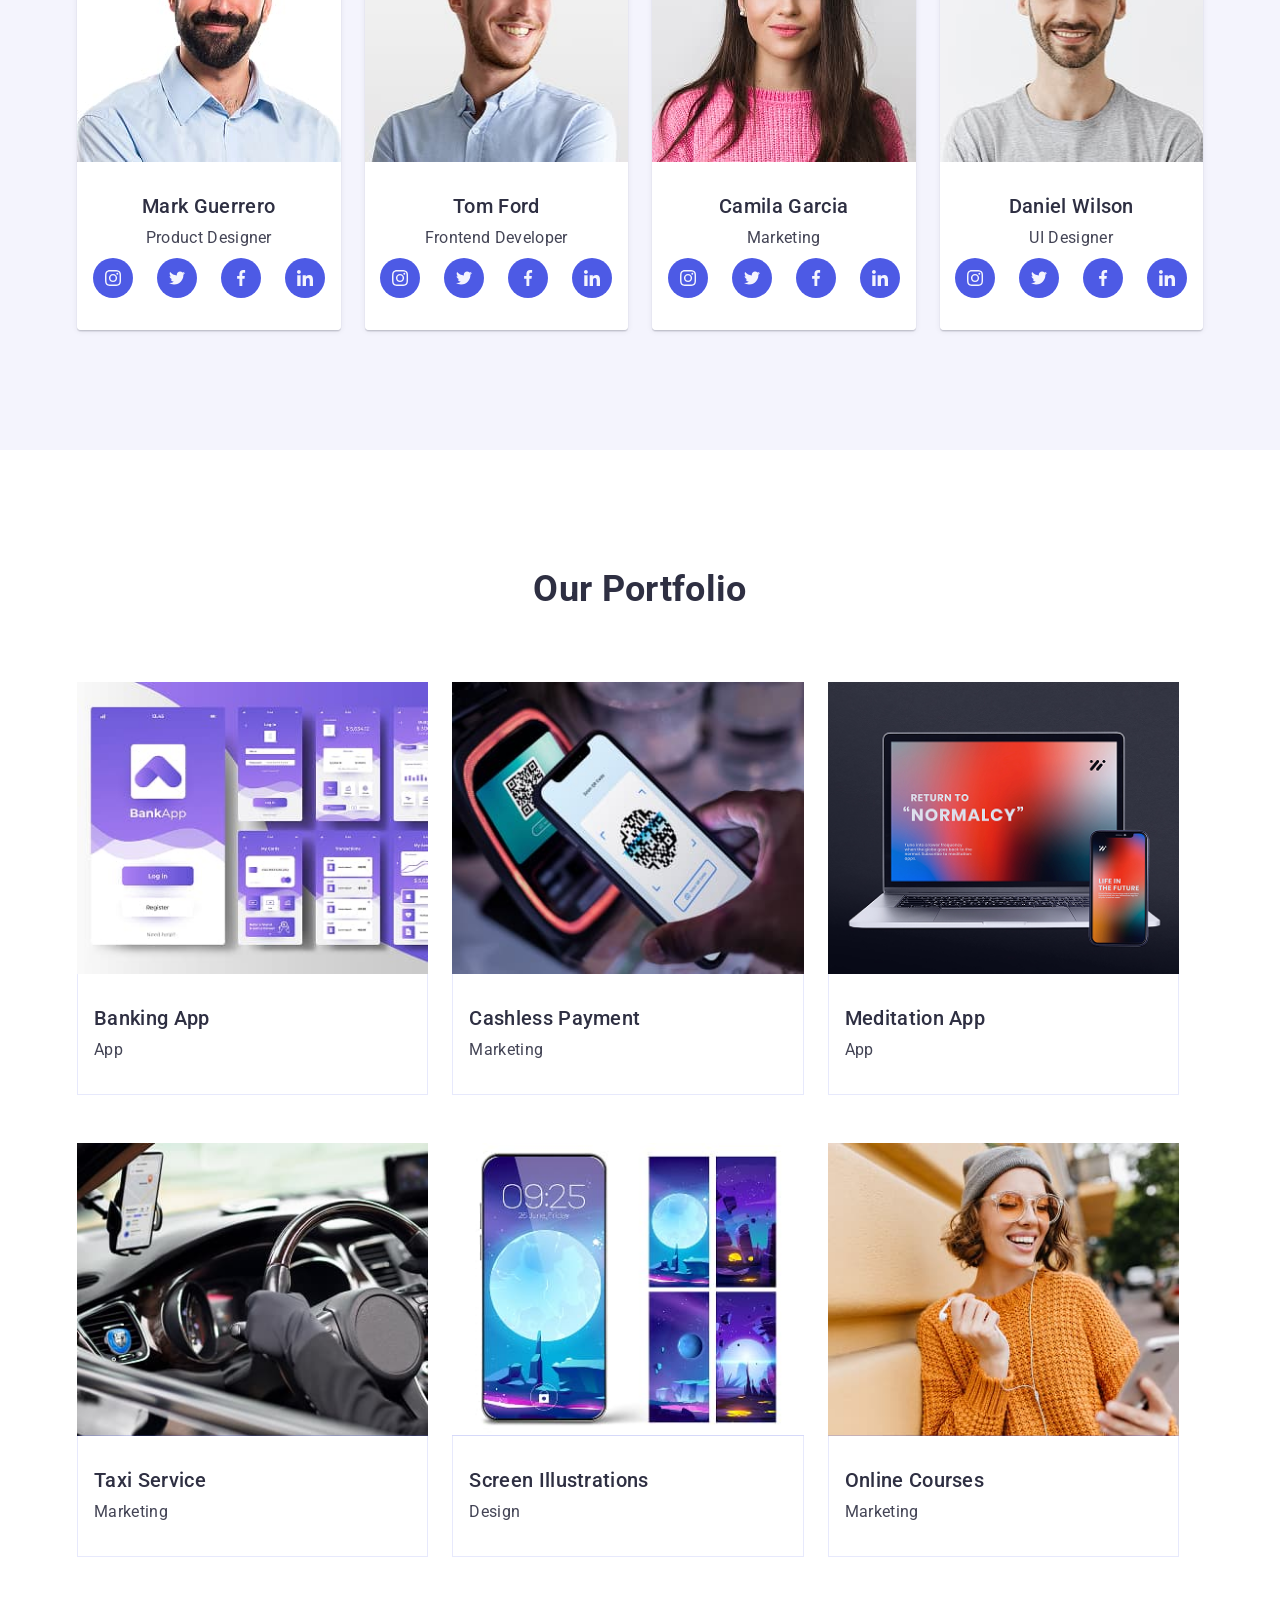
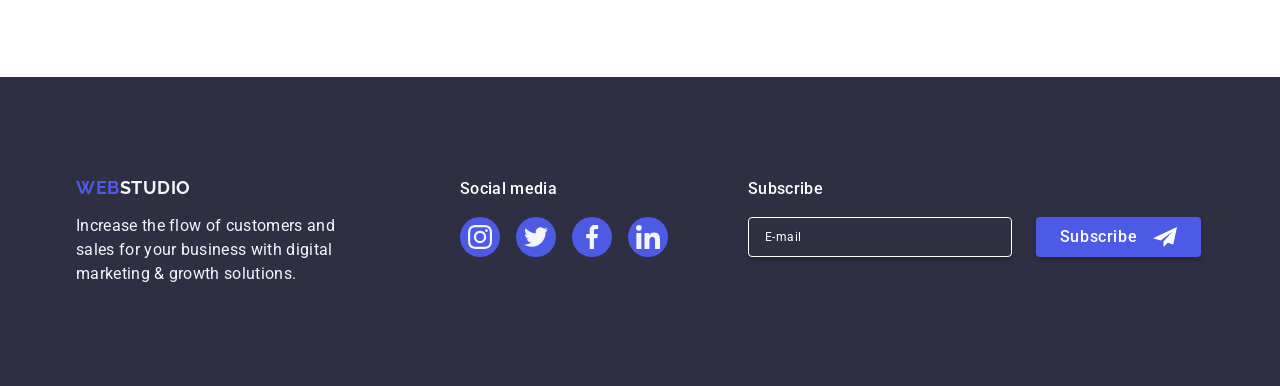
==== commit 7a195443: "feat(mobile-menu): add close button for mobile menu and enhance responsive design" ====
--- a/index.html
+++ b/index.html
@@ -22,47 +22,86 @@
   </head>
   <body>
     <!-- HEADER -->
-    <!-- <header class="page-header">
+    <header class="page-header">
       <div class="container header-container">
-        <nav class="nav-menu">
-          <a href="./index.html" class="logo"
+        <a href="./index.html" class="logo"
             >Web<span class="logo-part">Studio</span></a
           >
-          <ul class="nav-menu-list">
-            <li class="nav-menu-item">
-              <a href="./index.html" class="nav-menu-link current">Studio</a>
-            </li>
-            <li class="nav-menu-item">
-              <a href="" class="nav-menu-link">Portfolio</a>
-            </li>
-            <li class="nav-menu-item">
-              <a href="" class="nav-menu-link">Contacts</a>
-            </li>
-          </ul>
-        </nav>
 
         <button class="burger-btn" type="submit">
           <svg class="burger-btn-icon" width="24" height="24">
             <use href="./images/icons.svg#burger"></use>
           </svg>
         </button>
-
-        <address class="contacts">
-          <ul class="contact-list">
-            <li class="conact-item">
-              <a href="mailto:info@devstudio.com" class="contact-link"
-                >info@devstudio.com</a
-              >
-            </li>
-            <li class="conact-item">
-              <a href="tel:+110001111111" class="contact-link"
-                >+11 (000) 111-11-11</a
-              >
+        <div class="mobile-menu">
+          <button class="mobile-menu-close-btn" type="button">
+          <svg class="mobile-menu-cross-svg" width="8" height="8">
+            <use href="./images/icons.svg#cross"></use>
+          </svg>
+        </button>
+          <nav class="nav-menu">
+          <ul class="nav-menu-list">
+            <li class="nav-menu-item">
+              <a href="./index.html" class="nav-menu-link current">Studio</a>
+            </li>
+            <li class="nav-menu-item">
+              <a href="" class="nav-menu-link">Portfolio</a>
+            </li>
+            <li class="nav-menu-item">
+              <a href="" class="nav-menu-link">Contacts</a>
             </li>
           </ul>
-        </address>
+          </nav>
+
+          <div>
+            <address class="contacts">
+              <ul class="contact-list">
+                <li class="conact-item">
+                  <a href="mailto:info@devstudio.com" class="contact-link"
+                    >info@devstudio.com</a
+                  >
+                </li>
+                <li class="conact-item">
+                  <a href="tel:+110001111111" class="contact-link"
+                    >+11 (000) 111-11-11</a
+                  >
+                </li>
+              </ul>
+            </address>
+            <ul class="team-social-wrapper-link">
+          <li class="team-item">
+            <a href="#" class="team-social-link"
+              ><svg class="team-svg" width="24" height="24">
+                <use href="./images/icons.svg#instagram"></use>
+              </svg>
+            </a>
+          </li>
+          <li class="team-item">
+            <a href="#" class="team-social-link"
+              ><svg class="team-svg" width="24" height="24">
+                <use href="./images/icons.svg#twitter"></use>
+              </svg>
+            </a>
+          </li>
+          <li class="team-item">
+            <a href="#" class="team-social-link"
+              ><svg class="team-svg" width="24" height="24">
+                <use href="./images/icons.svg#facebook"></use>
+              </svg>
+            </a>
+          </li>
+          <li class="team-item">
+            <a href="#" class="team-social-link">
+              <svg class="team-svg" width="24" height="24">
+                <use href="./images/icons.svg#linkedin"></use>
+              </svg>
+            </a>
+          </li>
+            </ul>
+          </div>
+        </div>
       </div>
-    </header> -->
+    </header> 
 
     <main>
       <!-- HERO SECTION -->
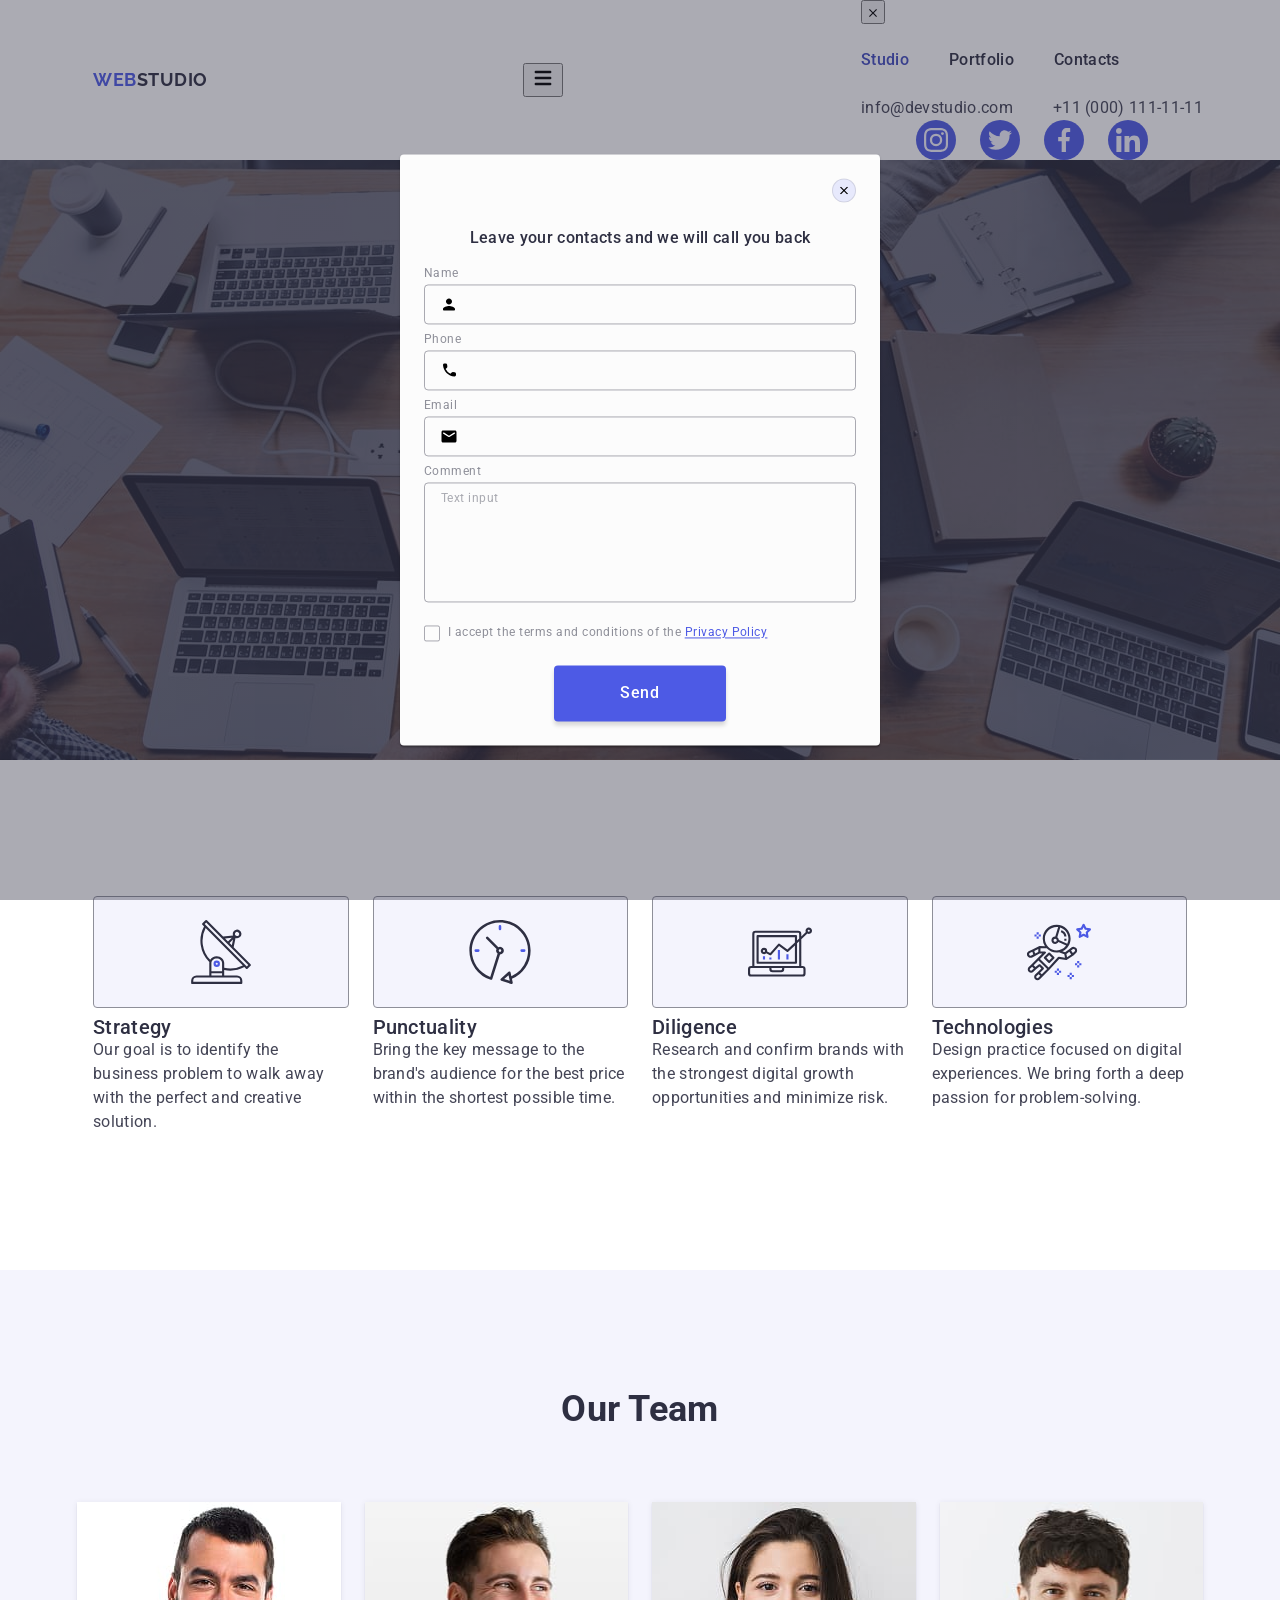
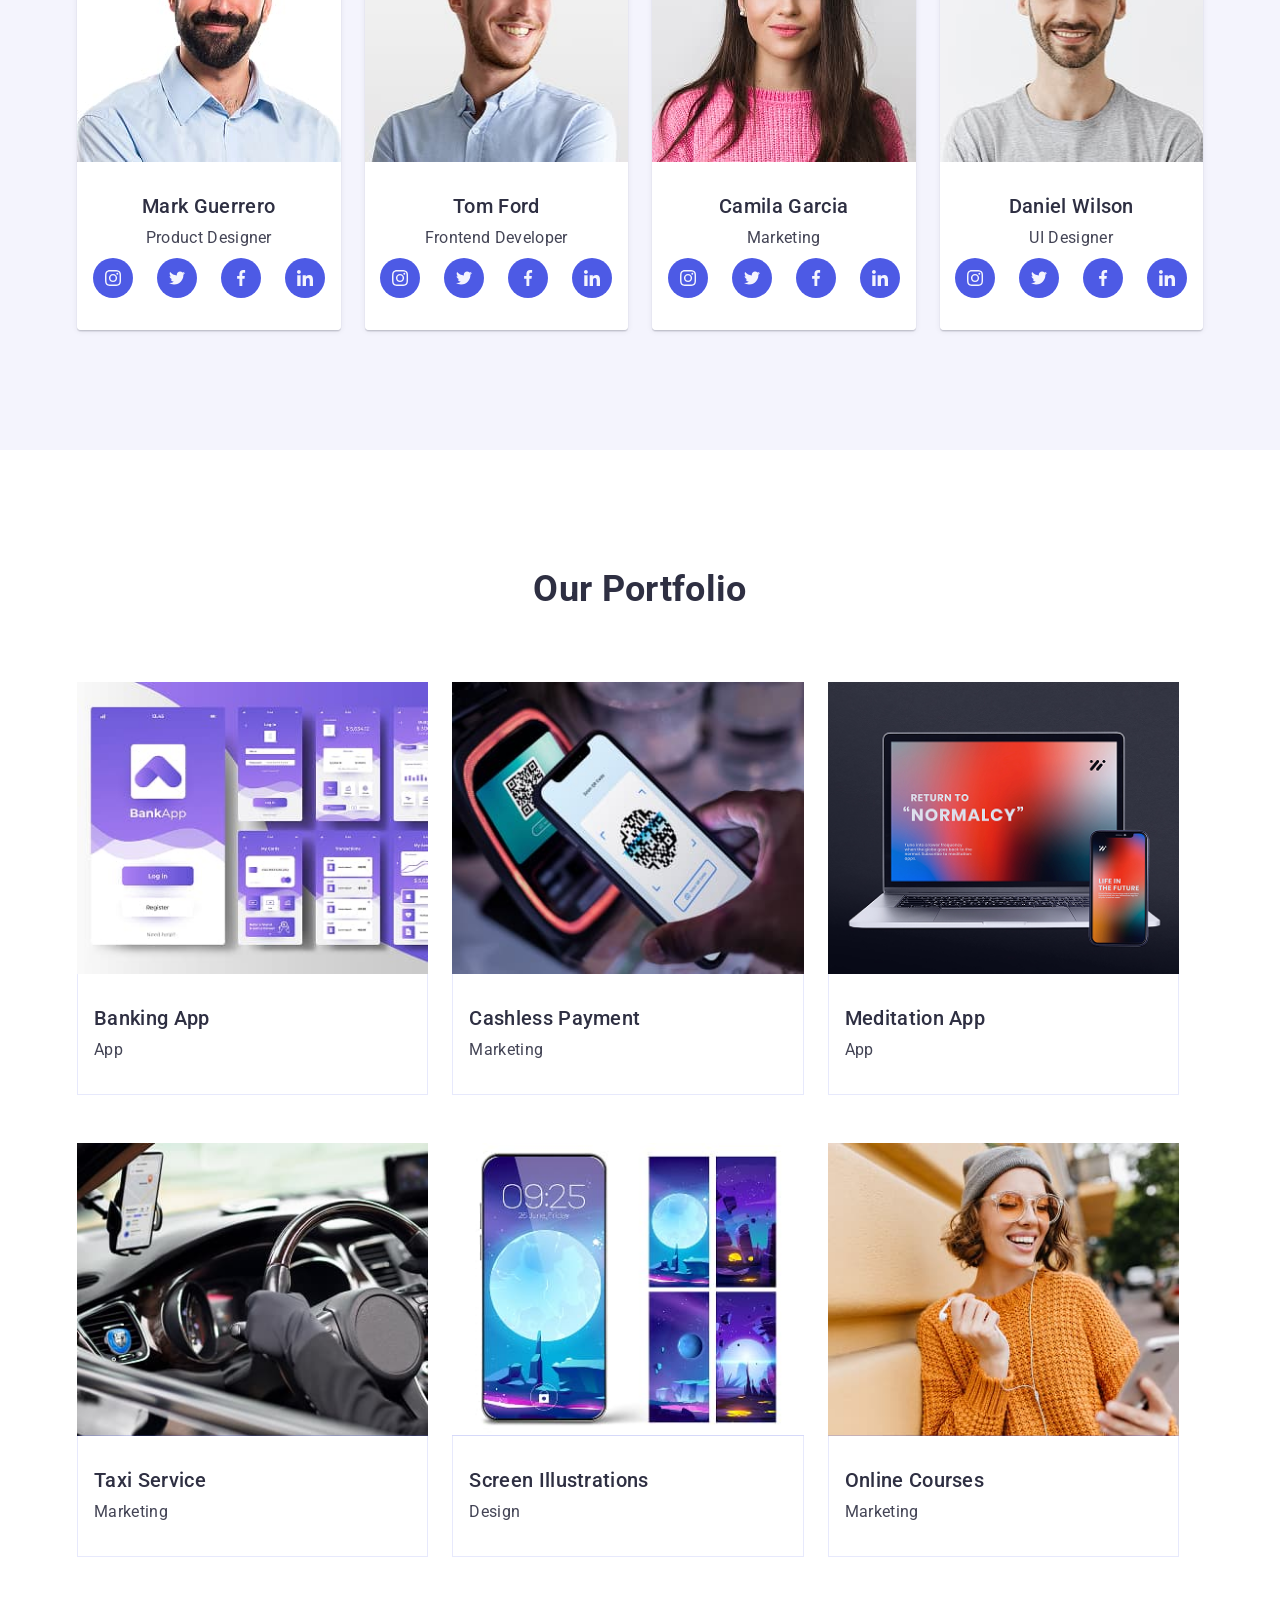
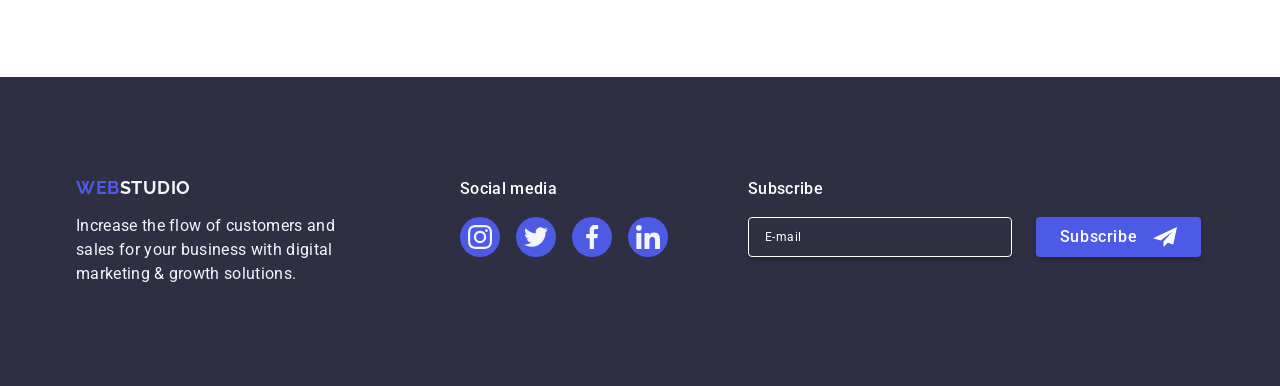
==== commit 77a23056: "style(modal): update modal positioning and dimensions for better responsiveness style(mobile-menu): " ====
--- a/index.html
+++ b/index.html
@@ -718,7 +718,7 @@
     </footer> 
 
     <!-- MODAL -->
-    <!-- <div class="modal-overlay">
+    <div class="modal-overlay is-open">
       <div class="box-modal">
         <button class="modal-close-btn" type="button">
           <svg class="modal-cross-svg" width="8" height="8">
@@ -808,24 +808,15 @@
                   <use href="./images/icons.svg#check"></use>
                 </svg>
               </span>
-              I accept the terms and conditions of the
+              <span>
+                I accept the terms and conditions of the
               <a class="form-link-policy" href="#">Privacy Policy</a>
+              </span>
             </label>
           </div>
           <button class="form-submit-btn" type="submit">Send</button>
         </form>
       </div>
-    </div> -->
-
-    <!-- MOBILE MENU -->
-    <!-- <div class="mobile-menu is-open">
-      <div class="container mobile-menu-container">
-        <button class="mobile-close-btn" type="button">
-          <svg class="mobile-cross-svg" width="8" height="8">
-            <use href="./images/icons.svg#cross"></use>
-          </svg>
-        </button>
-      </div>
-    </div> -->
+    </div>
   </body>
 </html>
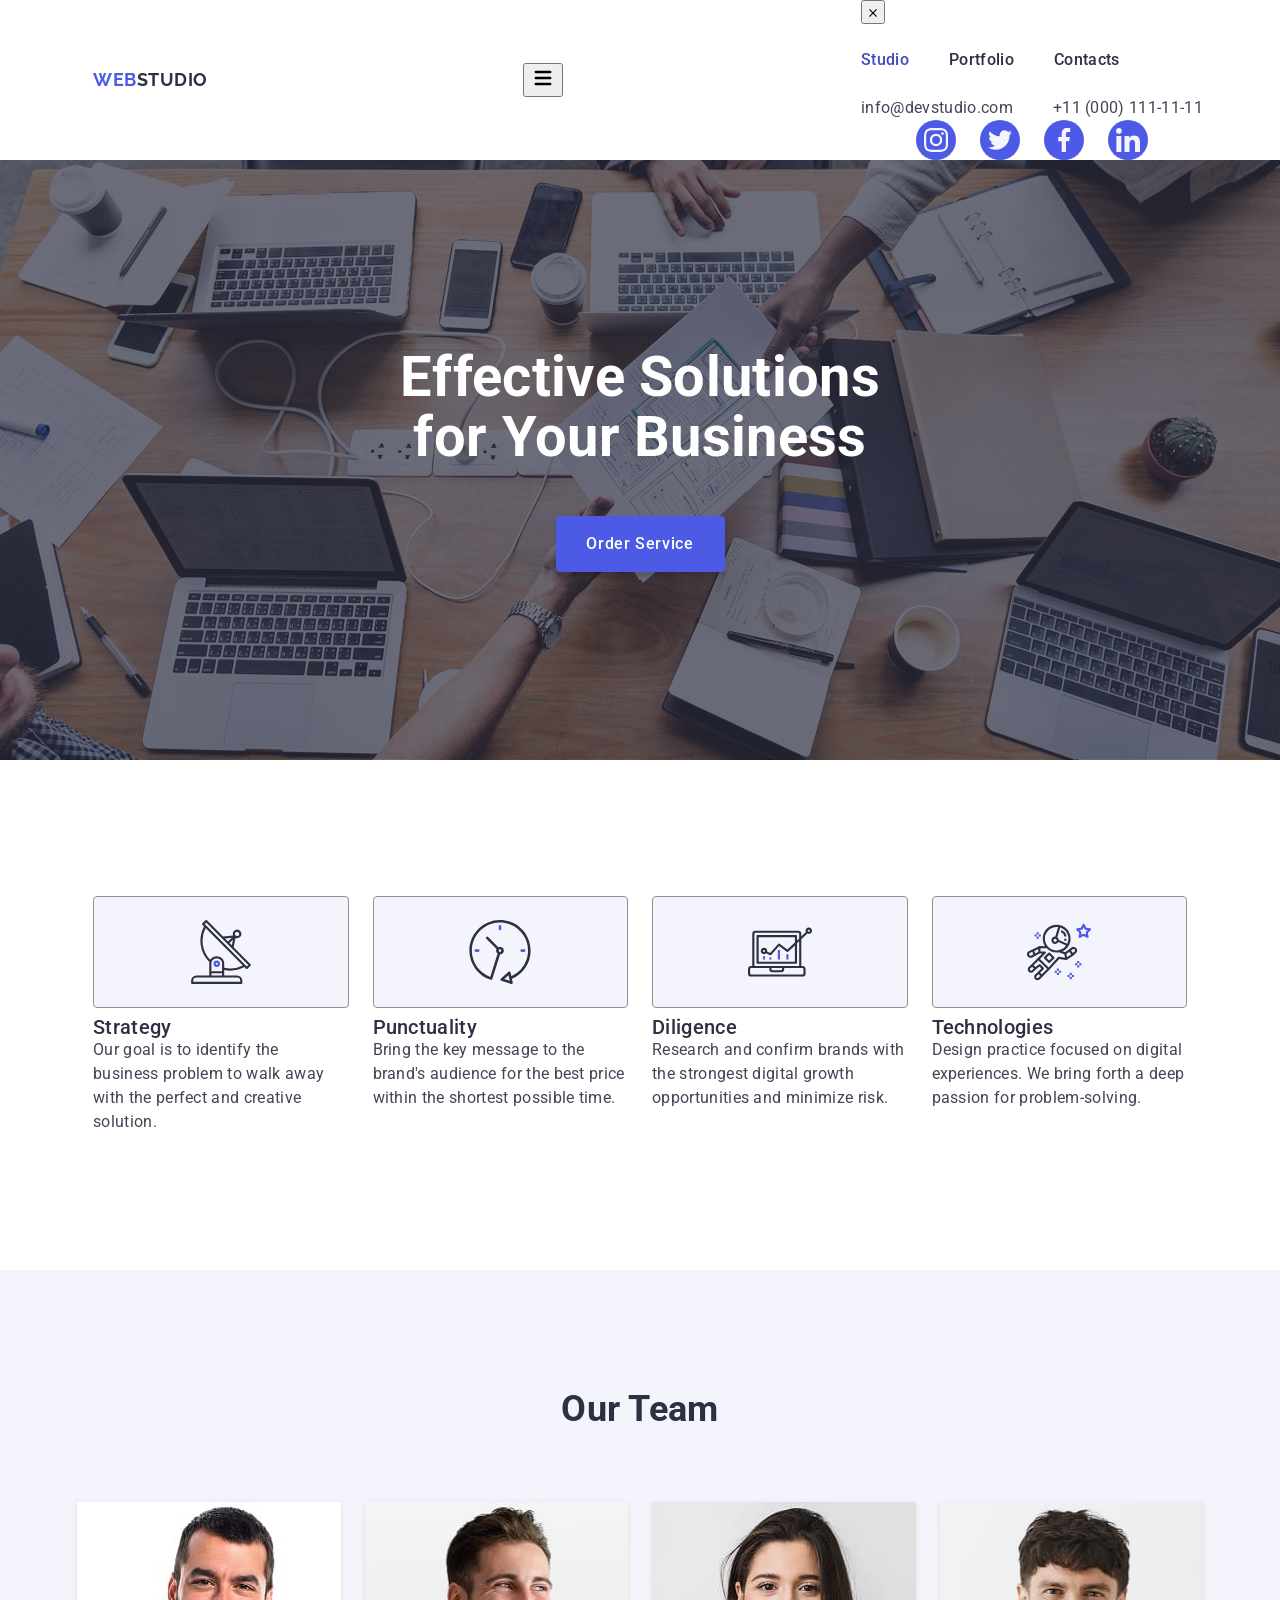
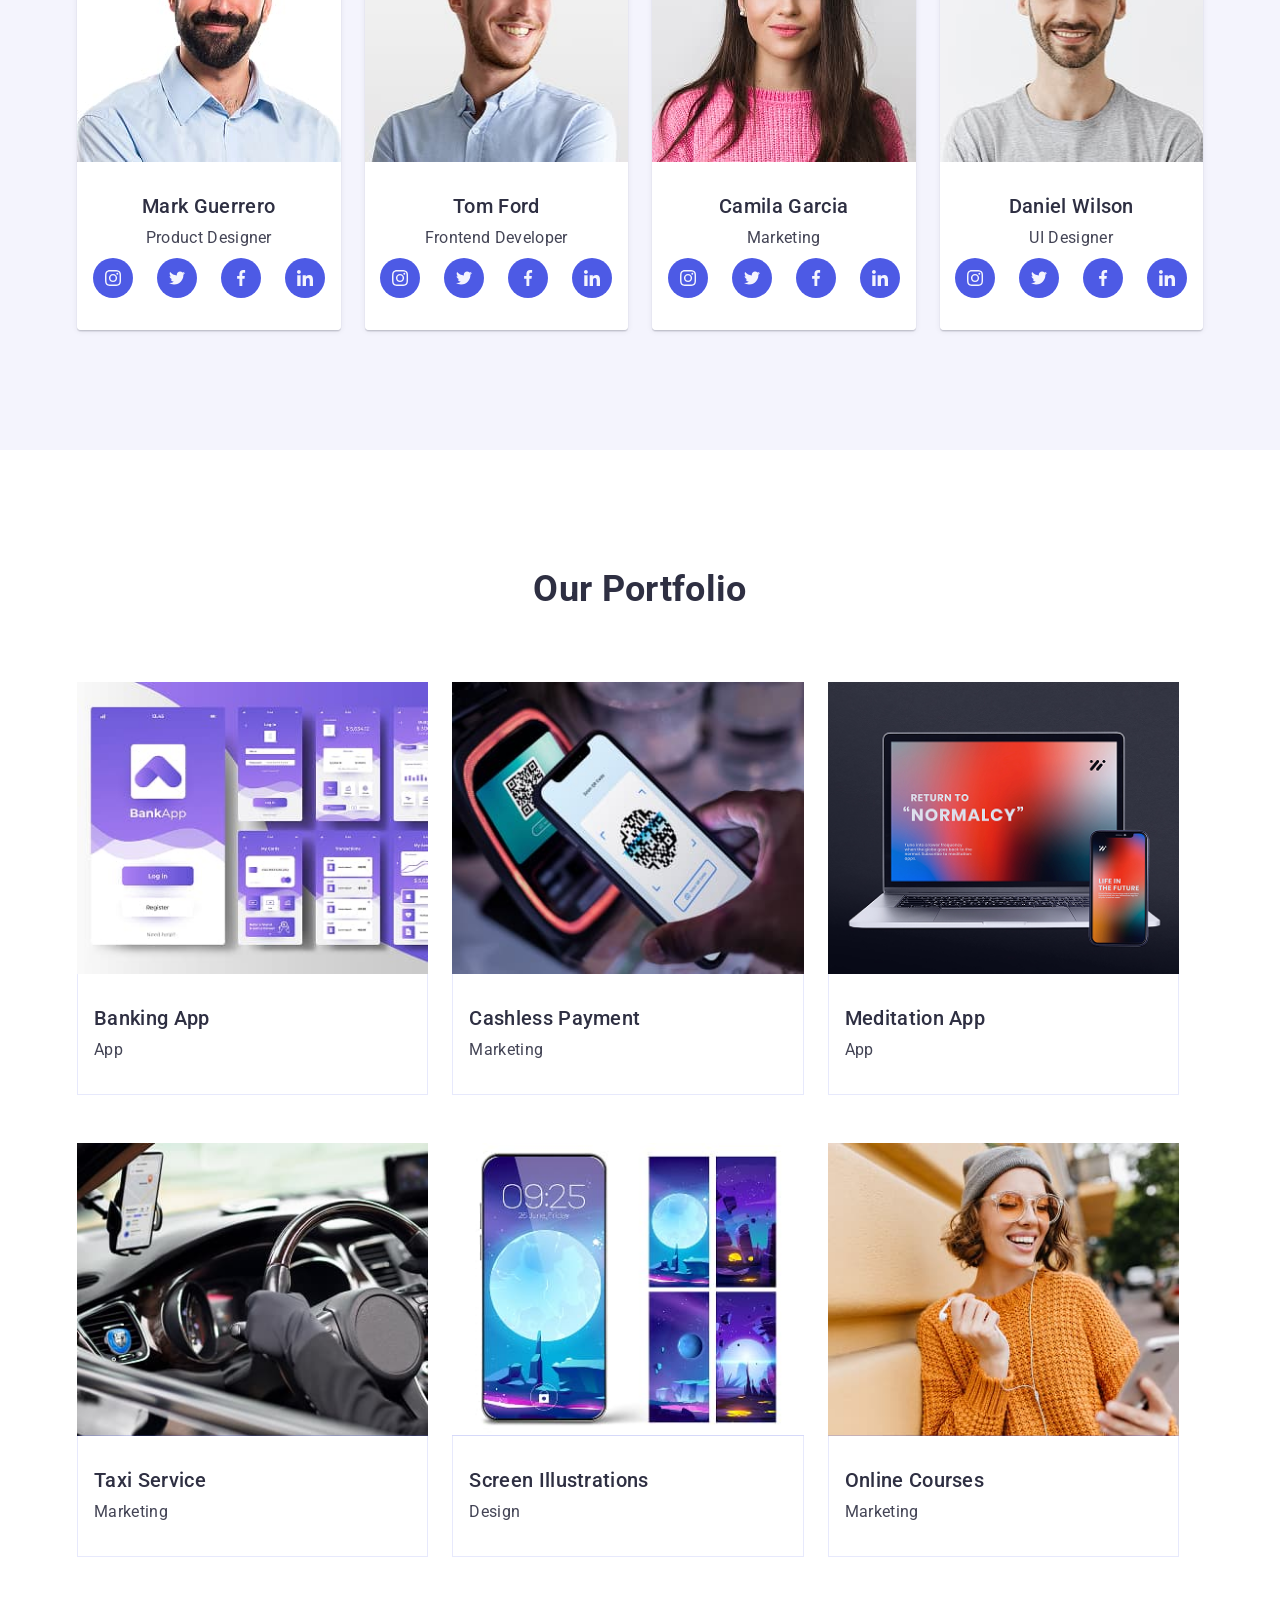
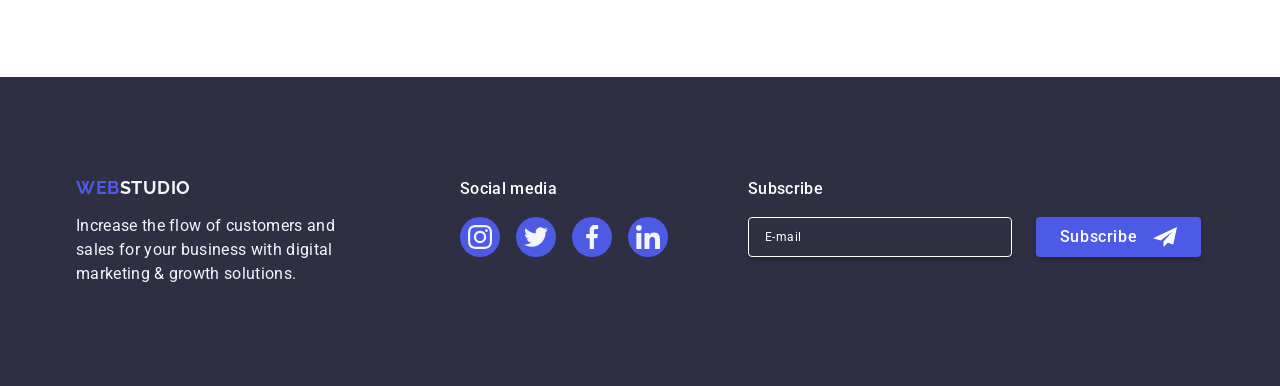
==== commit 9a7cb910: "fix(modal): remove unnecessary 'is-open' class from modal overlay" ====
--- a/index.html
+++ b/index.html
@@ -718,7 +718,7 @@
     </footer> 
 
     <!-- MODAL -->
-    <div class="modal-overlay is-open">
+    <div class="modal-overlay">
       <div class="box-modal">
         <button class="modal-close-btn" type="button">
           <svg class="modal-cross-svg" width="8" height="8">
